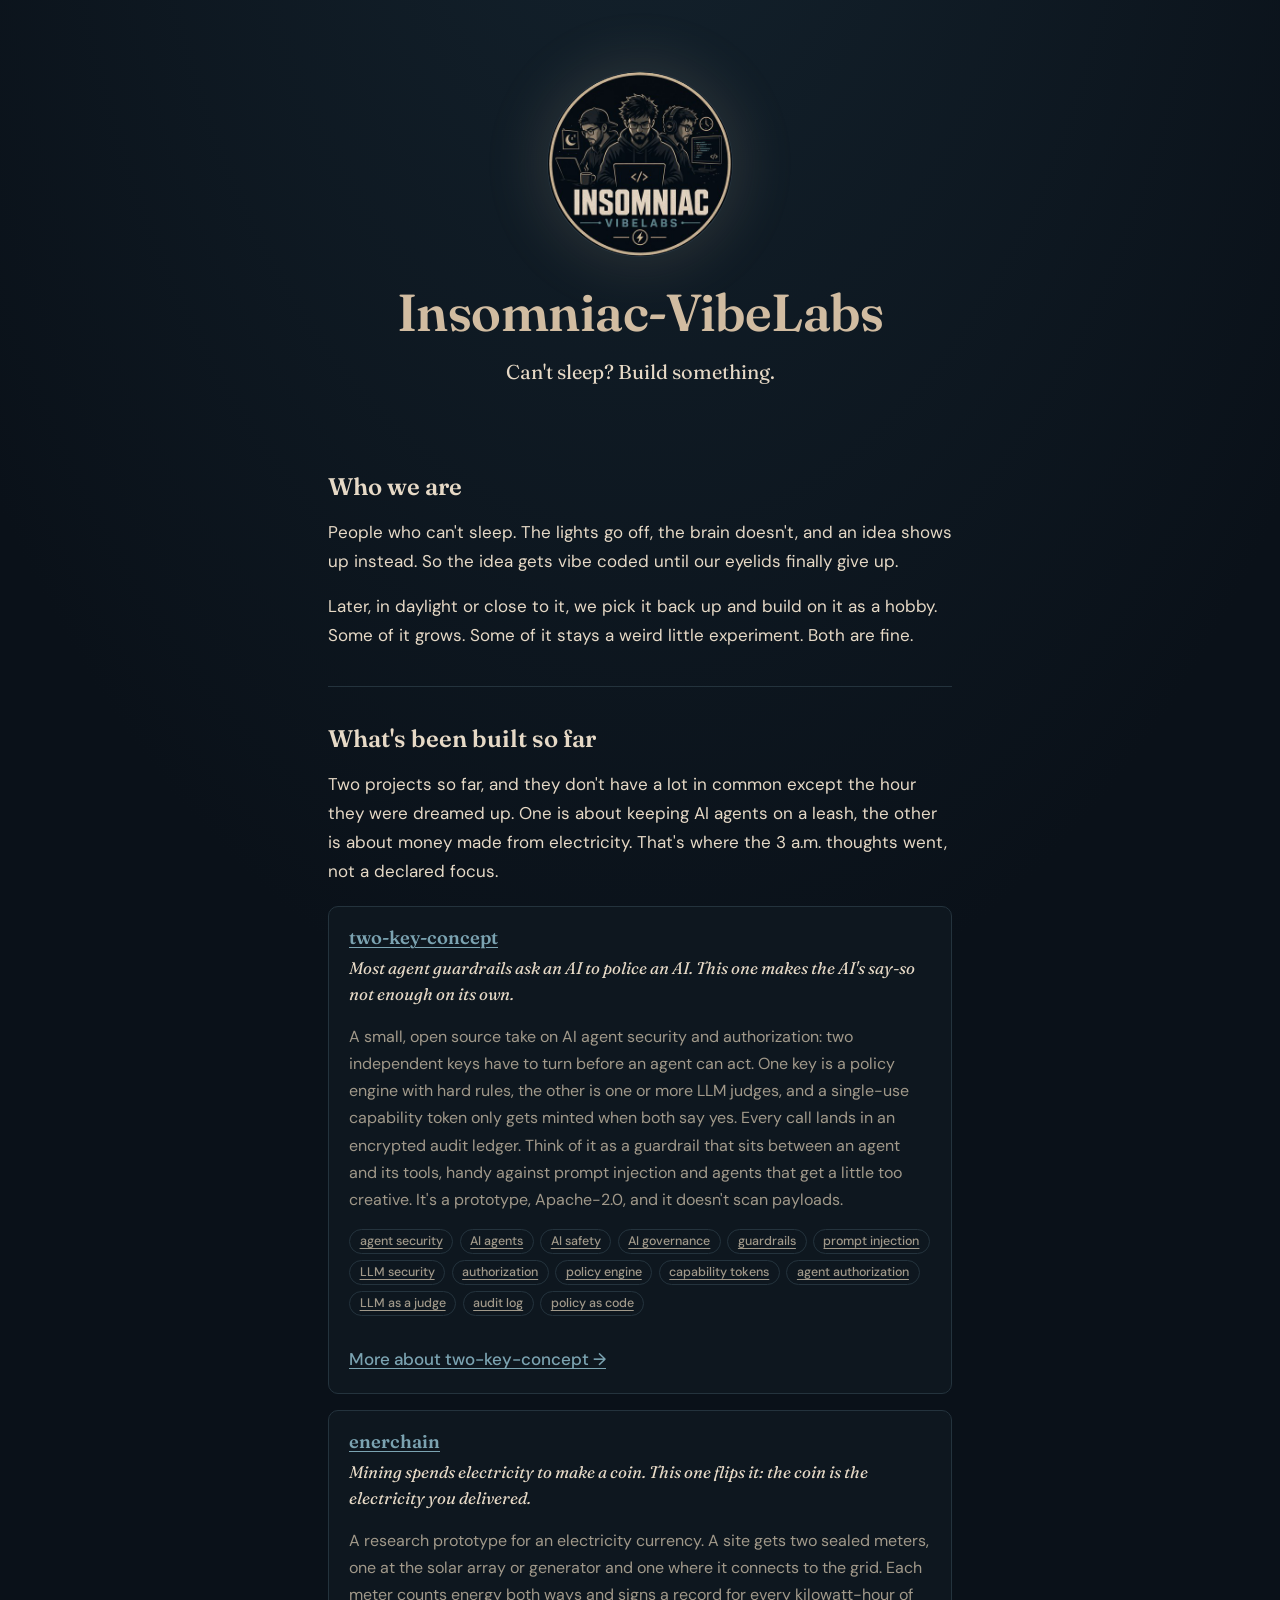
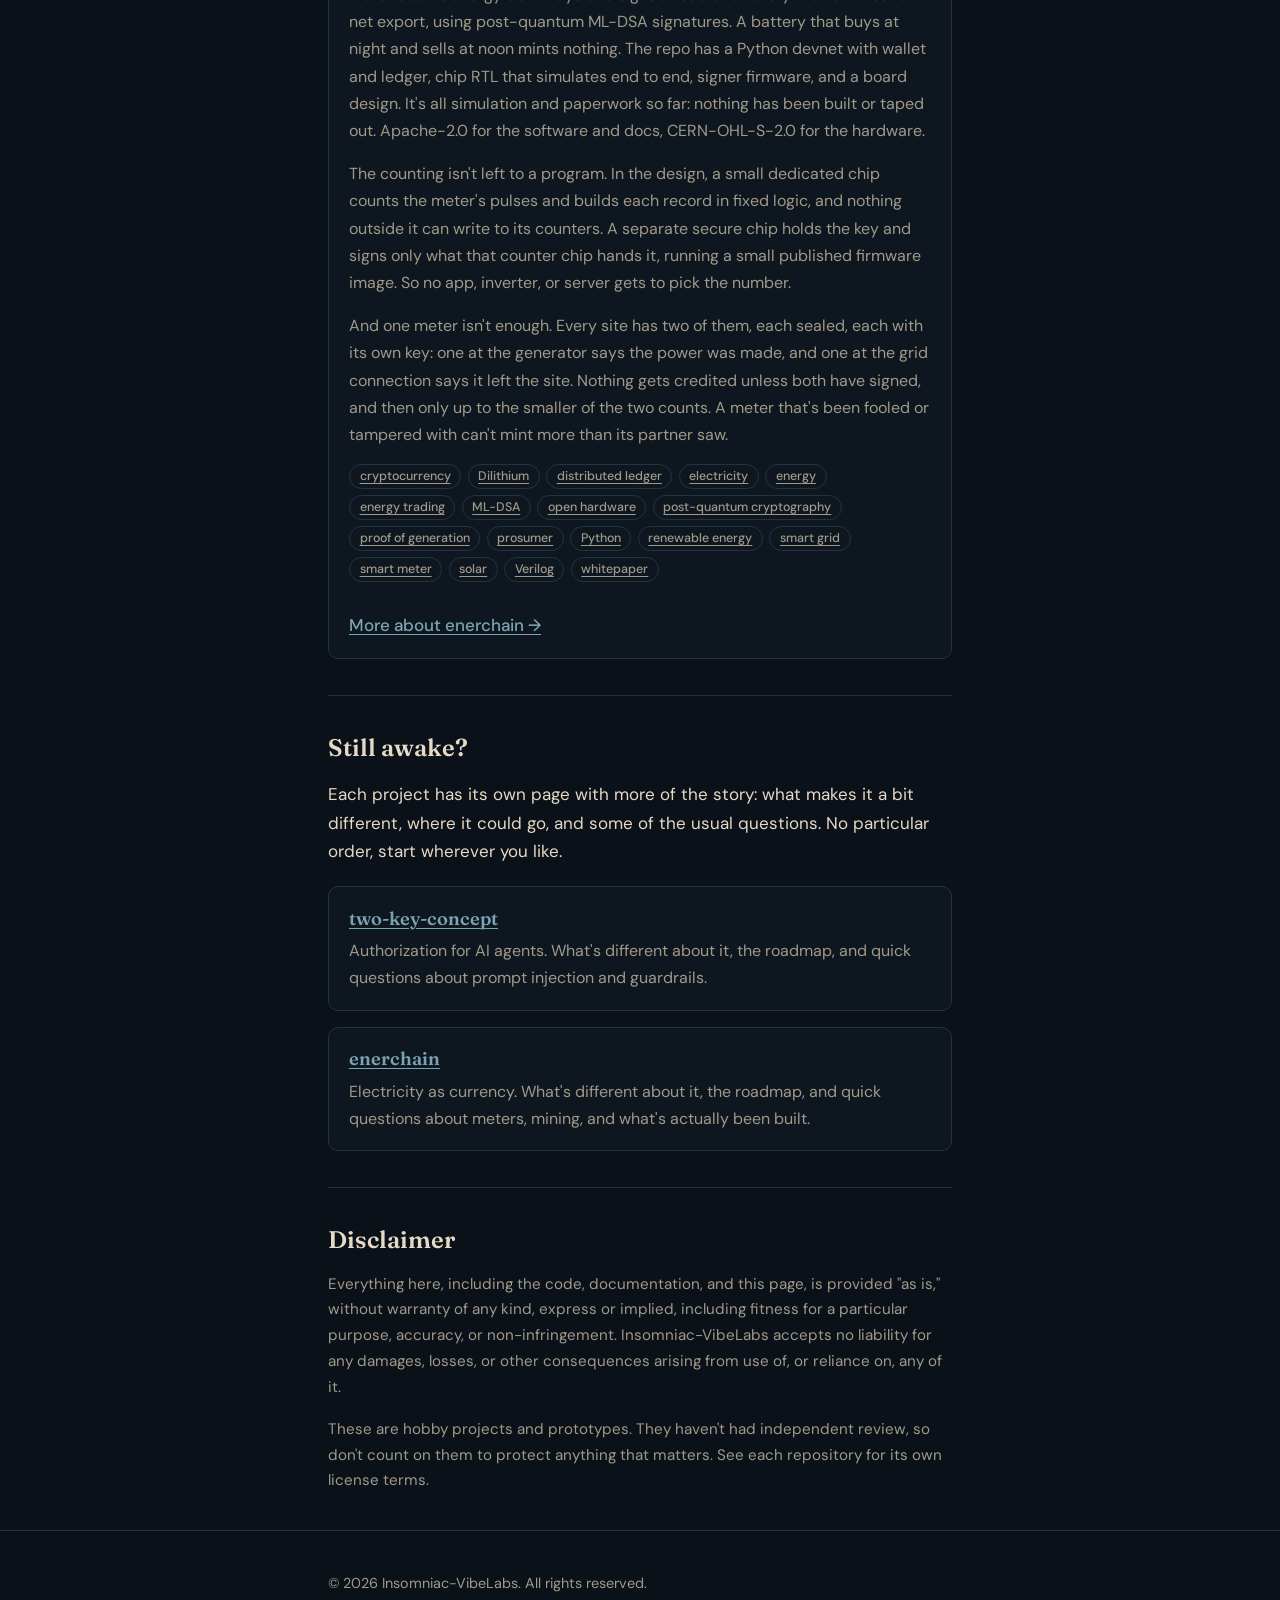
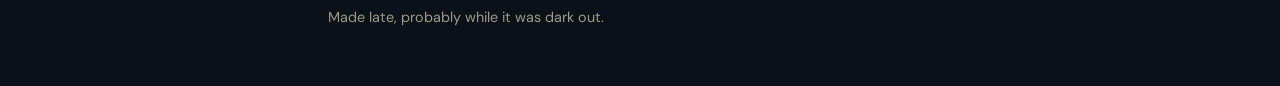
==== index.html @ 93a766a2 "Homepage: explain enerchain's counter chip and two-meter rule; reword page links section - enerchain" ====
<!DOCTYPE html>
<html lang="en">
<head>
<meta charset="utf-8">
<meta name="viewport" content="width=device-width, initial-scale=1">
<meta name="color-scheme" content="dark">
<title>Insomniac-VibeLabs: hobby projects built after dark</title>
<meta name="description" content="Insomniac-VibeLabs is a hobby lab for ideas vibe coded at night. Current projects: Two-Key, an open source AI agent security prototype, and Enerchain, an electricity-as-currency research prototype with a Python devnet, chip RTL and board design.">
<link rel="canonical" href="https://insomniac-vibelabs.github.io/Insomniac-VibeLabs-Webpage/">
<meta property="og:type" content="website">
<meta property="og:url" content="https://insomniac-vibelabs.github.io/Insomniac-VibeLabs-Webpage/">
<meta property="og:site_name" content="Insomniac-VibeLabs">
<meta property="og:image" content="https://insomniac-vibelabs.github.io/Insomniac-VibeLabs-Webpage/og-image.png">
<meta property="og:image:width" content="1200">
<meta property="og:image:height" content="630">
<meta property="og:image:alt" content="Insomniac-VibeLabs logo next to the words Two-Key: two independent keys have to turn before an AI agent can act">
<meta property="og:title" content="Insomniac-VibeLabs: hobby projects built after dark">
<meta property="og:description" content="Ideas vibe coded at night, built on as a hobby. Two-Key (AI agent security) and Enerchain (electricity as currency). Open source prototypes.">
<meta name="twitter:card" content="summary_large_image">
<meta name="twitter:title" content="Insomniac-VibeLabs: hobby projects built after dark">
<meta name="twitter:description" content="Ideas vibe coded at night, built on as a hobby. Two-Key and Enerchain, open source prototypes.">
<meta name="twitter:image" content="https://insomniac-vibelabs.github.io/Insomniac-VibeLabs-Webpage/og-image.png">
<meta name="twitter:image:alt" content="Insomniac-VibeLabs logo next to the words Two-Key">
<meta name="robots" content="index, follow, max-image-preview:large">
<meta name="theme-color" content="#070d12">
<link rel="apple-touch-icon" href="apple-touch-icon.png">
<script type="application/ld+json">
{
  "@context": "https://schema.org",
  "@graph": [
    {
      "@type": "Organization",
      "@id": "https://insomniac-vibelabs.github.io/Insomniac-VibeLabs-Webpage/#org",
      "name": "Insomniac-VibeLabs",
      "url": "https://insomniac-vibelabs.github.io/Insomniac-VibeLabs-Webpage/",
      "logo": "https://insomniac-vibelabs.github.io/Insomniac-VibeLabs-Webpage/apple-touch-icon.png",
      "sameAs": [
        "https://github.com/Insomniac-VibeLabs"
      ]
    },
    {
      "@type": "WebSite",
      "@id": "https://insomniac-vibelabs.github.io/Insomniac-VibeLabs-Webpage/#site",
      "url": "https://insomniac-vibelabs.github.io/Insomniac-VibeLabs-Webpage/",
      "name": "Insomniac-VibeLabs",
      "description": "Ideas vibe coded at night until sleep shows up, then built on as a hobby. Home of Two-Key (AI agent security) and Enerchain (electricity as currency), both prototypes.",
      "publisher": {
        "@id": "https://insomniac-vibelabs.github.io/Insomniac-VibeLabs-Webpage/#org"
      },
      "inLanguage": "en"
    }
  ]
}
</script>
<link rel="icon" type="image/png" href="[data-uri]">
<link rel="preconnect" href="https://fonts.googleapis.com">
<link rel="preconnect" href="https://fonts.gstatic.com" crossorigin>
<link href="https://fonts.googleapis.com/css2?family=Fraunces:opsz,wght@9..144,400;9..144,600&family=DM+Sans:wght@400;500&display=swap" rel="stylesheet">
<link rel="stylesheet" href="style.css">
</head>
<body>

<header>
  <div class="wrap">
    <div class="avatar-wrap">
      <img
        src="logo-400.jpg"
        alt="Insomniac-VibeLabs logo"
        width="184" height="184">
    </div>
    <h1 class="org">Insomniac-VibeLabs</h1>
    <p class="tagline">Can't sleep? Build something.</p>
  </div>
</header>

<main class="wrap">

  <section>
    <h2>Who we are</h2>
    <p>People who can't sleep. The lights go off, the brain doesn't, and an idea shows up instead. So the idea gets vibe coded until our eyelids finally give up.</p>
    <p>Later, in daylight or close to it, we pick it back up and build on it as a hobby. Some of it grows. Some of it stays a weird little experiment. Both are fine.</p>
  </section>

  <section>
    <h2>What's been built so far</h2>
    <p>Two projects so far, and they don't have a lot in common except the hour they were dreamed up. One is about keeping AI agents on a leash, the other is about money made from electricity. That's where the 3 a.m. thoughts went, not a declared focus.</p>
    <ul class="repos">
      <li>
        <a class="name" href="https://github.com/Insomniac-VibeLabs/two-key-concept" title="two-key-concept on GitHub: authorization for AI agents">two-key-concept</a>
        <p class="hook">Most agent guardrails ask an AI to police an AI. This one makes the AI's say-so not enough on its own.</p>
        <p>A small, open source take on AI agent security and authorization: two independent keys have to turn before an agent can act. One key is a policy engine with hard rules, the other is one or more LLM judges, and a single-use capability token only gets minted when both say yes. Every call lands in an encrypted audit ledger. Think of it as a guardrail that sits between an agent and its tools, handy against prompt injection and agents that get a little too creative. It's a prototype, Apache-2.0, and it doesn't scan payloads.</p>
        <p class="topics" aria-label="Topics">
          <a href="https://github.com/topics/agent-security">agent security</a>
          <a href="https://github.com/topics/ai-agents">AI agents</a>
          <a href="https://github.com/topics/ai-safety">AI safety</a>
          <a href="https://github.com/topics/ai-governance">AI governance</a>
          <a href="https://github.com/topics/guardrails">guardrails</a>
          <a href="https://github.com/topics/prompt-injection">prompt injection</a>
          <a href="https://github.com/topics/llm-security">LLM security</a>
          <a href="https://github.com/topics/authorization">authorization</a>
          <a href="https://github.com/topics/policy-engine">policy engine</a>
          <a href="https://github.com/topics/capability-tokens">capability tokens</a>
          <a href="https://github.com/topics/agent-authorization">agent authorization</a>
          <a href="https://github.com/topics/llm-as-a-judge">LLM as a judge</a>
          <a href="https://github.com/topics/audit-log">audit log</a>
          <a href="https://github.com/topics/policy-as-code">policy as code</a>
        </p>
        <a class="more" href="two-key.html">More about two-key-concept &rarr;</a>
      </li>
      <li>
        <a class="name" href="https://github.com/Insomniac-VibeLabs/enerchain" title="Enerchain on GitHub: electricity as currency">enerchain</a>
        <p class="hook">Mining spends electricity to make a coin. This one flips it: the coin is the electricity you delivered.</p>
        <p>A research prototype for an electricity currency. A site gets two sealed meters, one at the solar array or generator and one where it connects to the grid. Each meter counts energy both ways and signs a record for every kilowatt-hour of net export, using post-quantum ML-DSA signatures. A battery that buys at night and sells at noon mints nothing. The repo has a Python devnet with wallet and ledger, chip RTL that simulates end to end, signer firmware, and a board design. It's all simulation and paperwork so far: nothing has been built or taped out. Apache-2.0 for the software and docs, CERN-OHL-S-2.0 for the hardware.</p>
        <p>The counting isn't left to a program. In the design, a small dedicated chip counts the meter's pulses and builds each record in fixed logic, and nothing outside it can write to its counters. A separate secure chip holds the key and signs only what that counter chip hands it, running a small published firmware image. So no app, inverter, or server gets to pick the number.</p>
        <p>And one meter isn't enough. Every site has two of them, each sealed, each with its own key: one at the generator says the power was made, and one at the grid connection says it left the site. Nothing gets credited unless both have signed, and then only up to the smaller of the two counts. A meter that's been fooled or tampered with can't mint more than its partner saw.</p>
        <p class="topics" aria-label="Topics">
          <a href="https://github.com/topics/cryptocurrency">cryptocurrency</a>
          <a href="https://github.com/topics/dilithium">Dilithium</a>
          <a href="https://github.com/topics/distributed-ledger">distributed ledger</a>
          <a href="https://github.com/topics/electricity">electricity</a>
          <a href="https://github.com/topics/energy">energy</a>
          <a href="https://github.com/topics/energy-trading">energy trading</a>
          <a href="https://github.com/topics/ml-dsa">ML-DSA</a>
          <a href="https://github.com/topics/open-hardware">open hardware</a>
          <a href="https://github.com/topics/post-quantum-cryptography">post-quantum cryptography</a>
          <a href="https://github.com/topics/proof-of-generation">proof of generation</a>
          <a href="https://github.com/topics/prosumer">prosumer</a>
          <a href="https://github.com/topics/python">Python</a>
          <a href="https://github.com/topics/renewable-energy">renewable energy</a>
          <a href="https://github.com/topics/smart-grid">smart grid</a>
          <a href="https://github.com/topics/smart-meter">smart meter</a>
          <a href="https://github.com/topics/solar">solar</a>
          <a href="https://github.com/topics/verilog">Verilog</a>
          <a href="https://github.com/topics/whitepaper">whitepaper</a>
        </p>
        <a class="more" href="enerchain.html">More about enerchain &rarr;</a>
      </li>
    </ul>
  </section>

  <section>
    <h2>Still awake?</h2>
    <p>Each project has its own page with more of the story: what makes it a bit different, where it could go, and some of the usual questions. No particular order, start wherever you like.</p>
    <ul class="pages">
      <li>
        <a href="two-key.html">two-key-concept</a>
        <p>Authorization for AI agents. What's different about it, the roadmap, and quick questions about prompt injection and guardrails.</p>
      </li>
      <li>
        <a href="enerchain.html">enerchain</a>
        <p>Electricity as currency. What's different about it, the roadmap, and quick questions about meters, mining, and what's actually been built.</p>
      </li>
    </ul>
  </section>

  <section>
    <h2>Disclaimer</h2>
    <p class="fine">Everything here, including the code, documentation, and this page, is provided "as is," without warranty of any kind, express or implied, including fitness for a particular purpose, accuracy, or non-infringement. <span class="org">Insomniac-VibeLabs</span> accepts no liability for any damages, losses, or other consequences arising from use of, or reliance on, any of it.</p>
    <p class="fine">These are hobby projects and prototypes. They haven't had independent review, so don't count on them to protect anything that matters. See each repository for its own license terms.</p>
  </section>

</main>

<footer>
  <div class="wrap">
    <p>&copy; 2026 <span class="org">Insomniac-VibeLabs</span>. All rights reserved.</p>
    <p>Made late, probably while it was dark out.</p>
  </div>
</footer>

</body>
</html>
---- style.css ----
:root {
    --night: #0a1119;
    --deep: #060b11;
    --panel: #0e171f;
    --line: #24333d;
    --text: #e6d9c6;
    --muted: #a1998a;
    --moon: #d1bca1;
    --link: #7ba3b1;
    --serif: "Fraunces", Georgia, "Times New Roman", serif;
    --sans: "DM Sans", system-ui, -apple-system, "Segoe UI", Roboto, sans-serif;
  }
  * { box-sizing: border-box; }
  html { background: var(--deep); scroll-behavior: smooth; }
  body {
    margin: 0;
    color: var(--text);
    font: 400 1.0625rem/1.7 var(--sans);
    background:
      radial-gradient(ellipse 90% 60% at 50% -10%, #14232e 0%, transparent 70%),
      var(--night);
    min-height: 100vh;
    -webkit-font-smoothing: antialiased;
  }
  a { color: var(--link); text-underline-offset: 3px; text-decoration-thickness: 1px; }
  a:hover { color: var(--text); }
  a:focus-visible { outline: 2px solid var(--moon); outline-offset: 3px; border-radius: 3px; }
  .org { white-space: nowrap; }

  .wrap { max-width: 42rem; margin: 0 auto; padding: 0 1.5rem; }

  header { text-align: center; padding: 4.5rem 0 3rem; }
  .avatar-wrap {
    width: 184px; height: 184px; margin: 0 auto 1.75rem;
    border-radius: 50%;
    box-shadow: 0 0 0 1px var(--line), 0 0 60px 8px rgba(209, 188, 161, .14);
    animation: glow 7s ease-in-out infinite;
  }
  .avatar-wrap img {
    width: 100%; height: 100%; border-radius: 50%; display: block;
    object-fit: cover; background: var(--panel);
  }
  @keyframes glow {
    0%, 100% { box-shadow: 0 0 0 1px var(--line), 0 0 40px 4px rgba(209, 188, 161, .08); }
    50%      { box-shadow: 0 0 0 1px var(--line), 0 0 72px 12px rgba(209, 188, 161, .20); }
  }
  h1 {
    font: 600 clamp(2.1rem, 7vw, 3.25rem)/1.1 var(--serif);
    letter-spacing: -0.01em;
    margin: 0 0 1rem;
    color: var(--moon);
  }
  .tagline { font: 400 1.25rem/1.5 var(--serif); color: var(--text); margin: 0 auto; max-width: 30rem; }

  main section { padding: 2.25rem 0; border-top: 1px solid var(--line); }
  main section:first-child { border-top: 0; }
  h2 { font: 600 1.5rem/1.3 var(--serif); margin: 0 0 1rem; color: var(--text); }
  h3 { font: 600 1.05rem/1.4 var(--serif); margin: 1.4rem 0 .4rem; color: var(--text); }
  p { margin: 0 0 1rem; }
  p:last-child { margin-bottom: 0; }

  .repos { list-style: none; margin: 1.25rem 0 0; padding: 0; display: grid; gap: 1rem; }
  .repos li {
    background: var(--panel);
    border: 1px solid var(--line);
    border-radius: 10px;
    padding: 1.15rem 1.25rem;
  }
  .diff { margin: 1rem 0; padding-left: 1.25rem; }
  .diff li { margin-bottom: .7rem; }
  .diff strong { color: var(--text); font-weight: 600; }
  .repos .hook { font: 400 1.05rem/1.5 var(--serif); color: var(--text); font-style: italic; }
  .repos .topics { display: flex; flex-wrap: wrap; gap: .4rem; margin-top: .75rem; }
  .repos .topics a {
    font: 500 .78rem/1.3 var(--sans); padding: .2rem .6rem;
    border: 1px solid var(--line); border-radius: 999px; color: var(--muted);
  }
  .repos .name { font: 600 1.15rem/1.4 var(--serif); display: block; margin-bottom: .35rem; }
  .repos p { color: var(--muted); font-size: 1rem; }

  .fine { color: var(--muted); font-size: .95rem; }

  footer { padding: 2.5rem 0 3.5rem; border-top: 1px solid var(--line); color: var(--muted); font-size: .9rem; }
  footer p { margin-bottom: .6rem; }

  @media (prefers-reduced-motion: reduce) {
    html { scroll-behavior: auto; }
    .avatar-wrap { animation: none; }
  }

  .map {
    margin: 1.5rem 0;
    padding: 1.4rem 1.25rem 1.5rem;
    background: var(--panel);
    border: 1px solid var(--line);
    border-radius: 10px;
  }
  .map figcaption { margin-top: 1.1rem; color: var(--muted); font-size: .9rem; }
  .path { list-style: none; margin: 0; padding: 0; }
  .path li { position: relative; padding: 0 0 1.4rem 2.1rem; }
  .path li:last-child { padding-bottom: 0; }
  .path li::before {
    content: ""; position: absolute; left: .55rem; top: 1.15rem; bottom: -.45rem;
    width: 1px; background: var(--line);
  }
  .path li:last-child::before { display: none; }
  .path li::after {
    content: ""; position: absolute; left: .2rem; top: .45rem;
    width: .7rem; height: .7rem; border-radius: 50%;
    border: 1px solid var(--moon); background: var(--panel);
  }
  .path li.now::after {
    background: var(--moon);
    box-shadow: 0 0 14px 2px rgba(209, 188, 161, .35);
  }
  .path .tag {
    display: block; font: 500 .75rem/1.3 var(--sans);
    letter-spacing: .08em; text-transform: uppercase; color: var(--muted);
  }
  .path .step { display: block; font: 600 1.05rem/1.4 var(--serif); color: var(--text); }
  .path .why { display: block; margin-top: .1rem; color: var(--muted); font-size: .95rem; line-height: 1.55; }

  .back { display: inline-block; margin: 1.75rem 0 0; font-size: .95rem; }
  .subhead { text-align: center; padding: 1.5rem 0 2.25rem; }
  .subhead .mark { width: 72px; height: 72px; border-radius: 50%; margin: 0 auto 1.25rem; display: block;
    box-shadow: 0 0 0 1px var(--line), 0 0 40px 4px rgba(209, 188, 161, .12); }
  .subhead h1 { margin-bottom: .75rem; }
  .repos .more { display: inline-block; margin-top: .85rem; font-weight: 500; }
  .pages { list-style: none; margin: 1.25rem 0 0; padding: 0; display: grid; gap: 1rem; }
  .pages li { background: var(--panel); border: 1px solid var(--line); border-radius: 10px; padding: 1.15rem 1.25rem; }
  .pages a { font: 600 1.15rem/1.4 var(--serif); display: block; margin-bottom: .35rem; }
  .pages p { color: var(--muted); font-size: 1rem; }
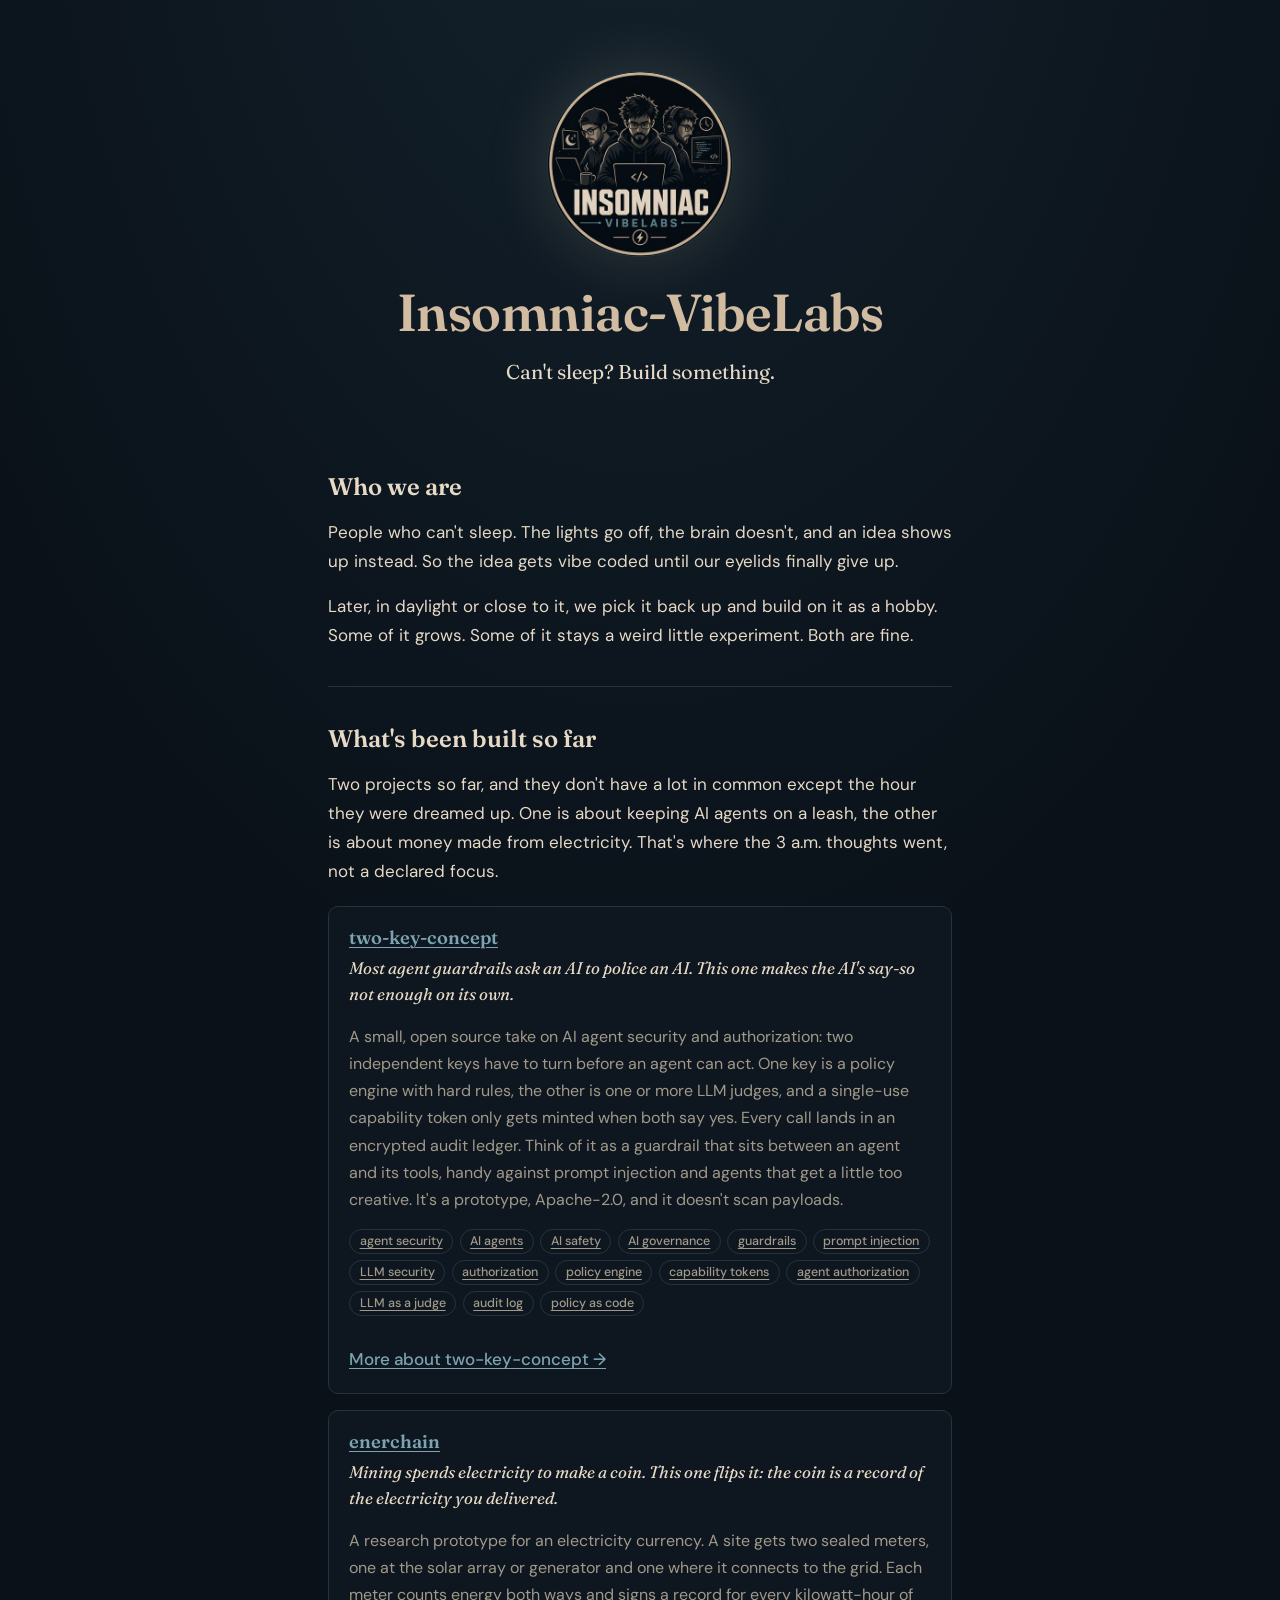
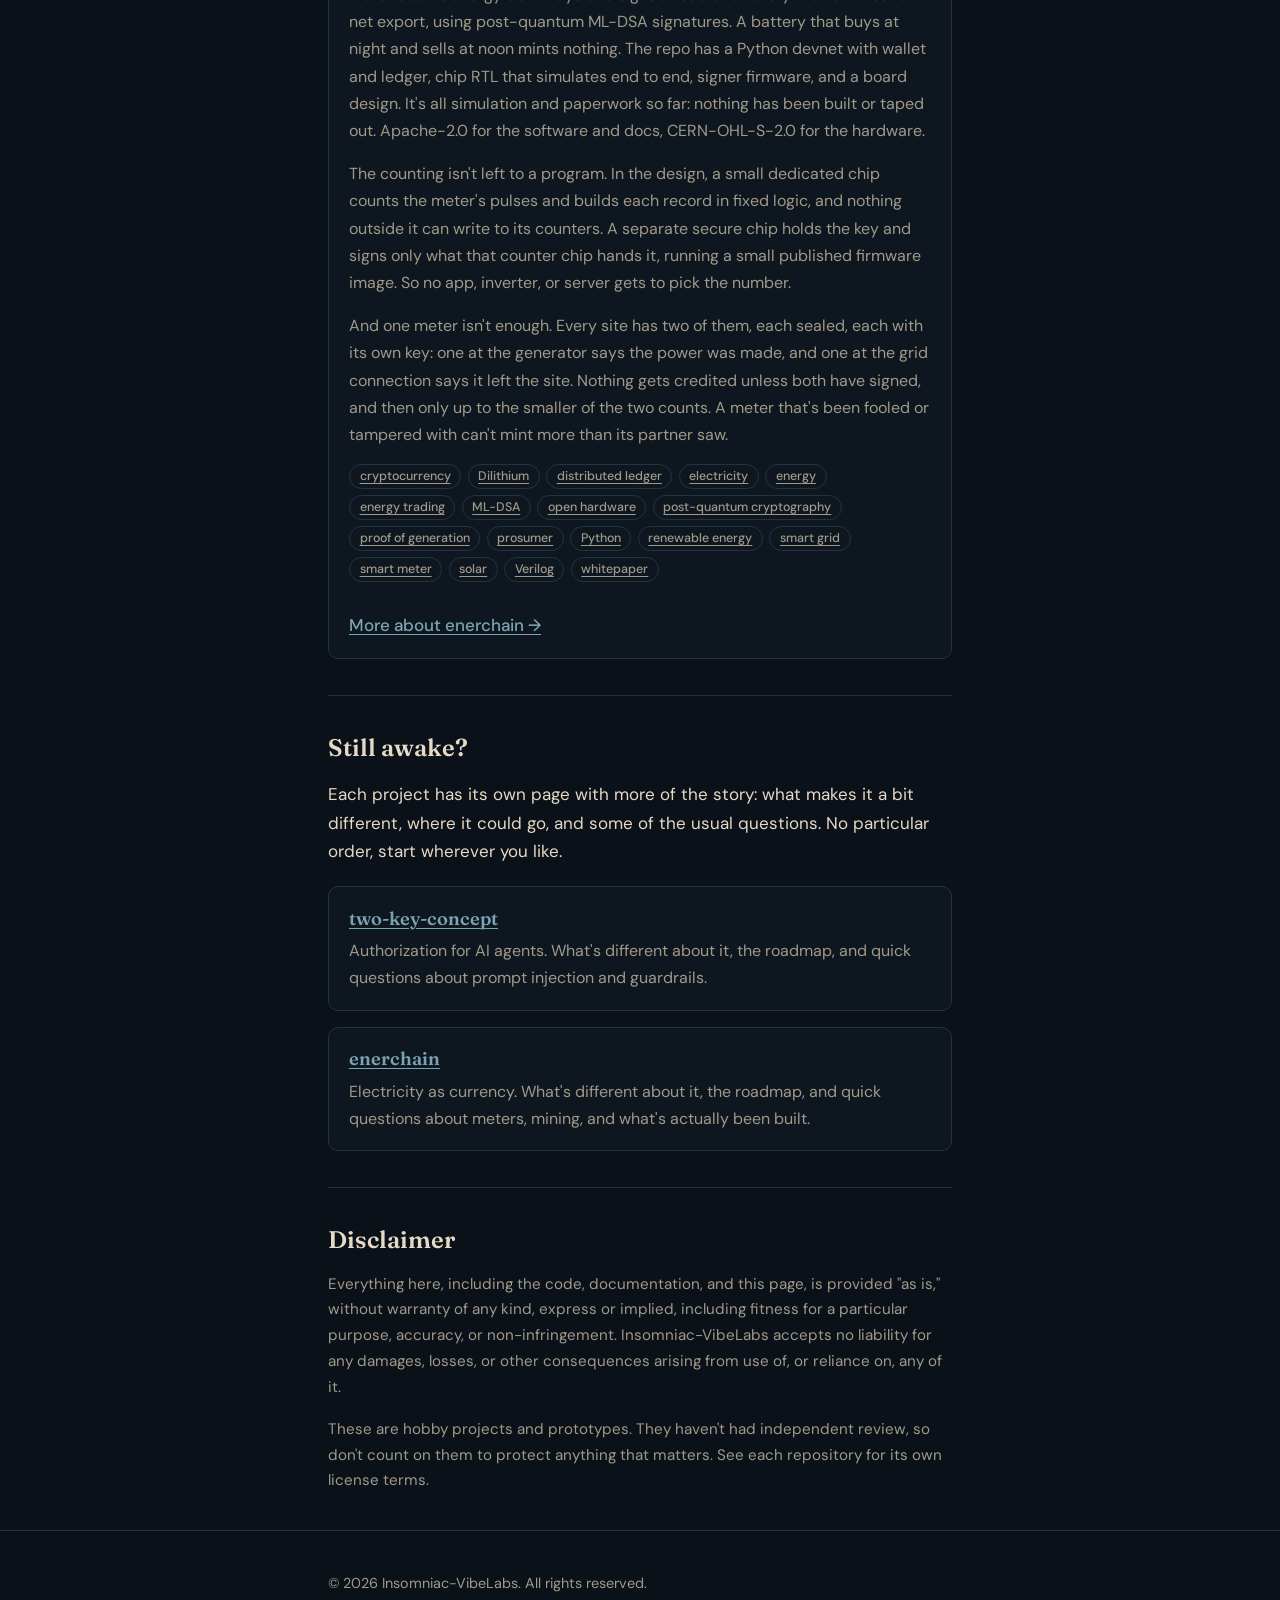
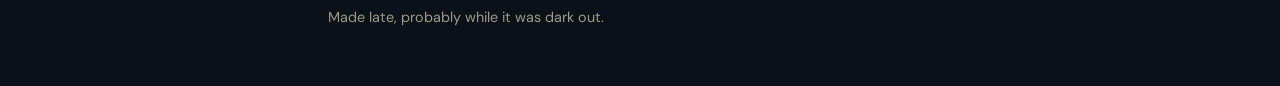
==== commit e468ecff: "enerchain page: expand on the homepage, fix accuracy, add search preview image - index: hook now say" ====
--- a/index.html
+++ b/index.html
@@ -109,7 +109,7 @@
       </li>
       <li>
         <a class="name" href="https://github.com/Insomniac-VibeLabs/enerchain" title="Enerchain on GitHub: electricity as currency">enerchain</a>
-        <p class="hook">Mining spends electricity to make a coin. This one flips it: the coin is the electricity you delivered.</p>
+        <p class="hook">Mining spends electricity to make a coin. This one flips it: the coin is a record of the electricity you delivered.</p>
         <p>A research prototype for an electricity currency. A site gets two sealed meters, one at the solar array or generator and one where it connects to the grid. Each meter counts energy both ways and signs a record for every kilowatt-hour of net export, using post-quantum ML-DSA signatures. A battery that buys at night and sells at noon mints nothing. The repo has a Python devnet with wallet and ledger, chip RTL that simulates end to end, signer firmware, and a board design. It's all simulation and paperwork so far: nothing has been built or taped out. Apache-2.0 for the software and docs, CERN-OHL-S-2.0 for the hardware.</p>
         <p>The counting isn't left to a program. In the design, a small dedicated chip counts the meter's pulses and builds each record in fixed logic, and nothing outside it can write to its counters. A separate secure chip holds the key and signs only what that counter chip hands it, running a small published firmware image. So no app, inverter, or server gets to pick the number.</p>
         <p>And one meter isn't enough. Every site has two of them, each sealed, each with its own key: one at the generator says the power was made, and one at the grid connection says it left the site. Nothing gets credited unless both have signed, and then only up to the smaller of the two counts. A meter that's been fooled or tampered with can't mint more than its partner saw.</p>
--- a/style.css
+++ b/style.css
@@ -130,3 +130,7 @@
   .pages li { background: var(--panel); border: 1px solid var(--line); border-radius: 10px; padding: 1.15rem 1.25rem; }
   .pages a { font: 600 1.15rem/1.4 var(--serif); display: block; margin-bottom: .35rem; }
   .pages p { color: var(--muted); font-size: 1rem; }
+  .shot { margin: 1.25rem 0; }
+  .shot img { display: block; width: 100%; height: auto; border: 1px solid var(--line); border-radius: 10px; }
+  .shot figcaption { margin-top: .6rem; color: var(--muted); font-size: .9rem; }
+  .updated { margin-top: .9rem; }
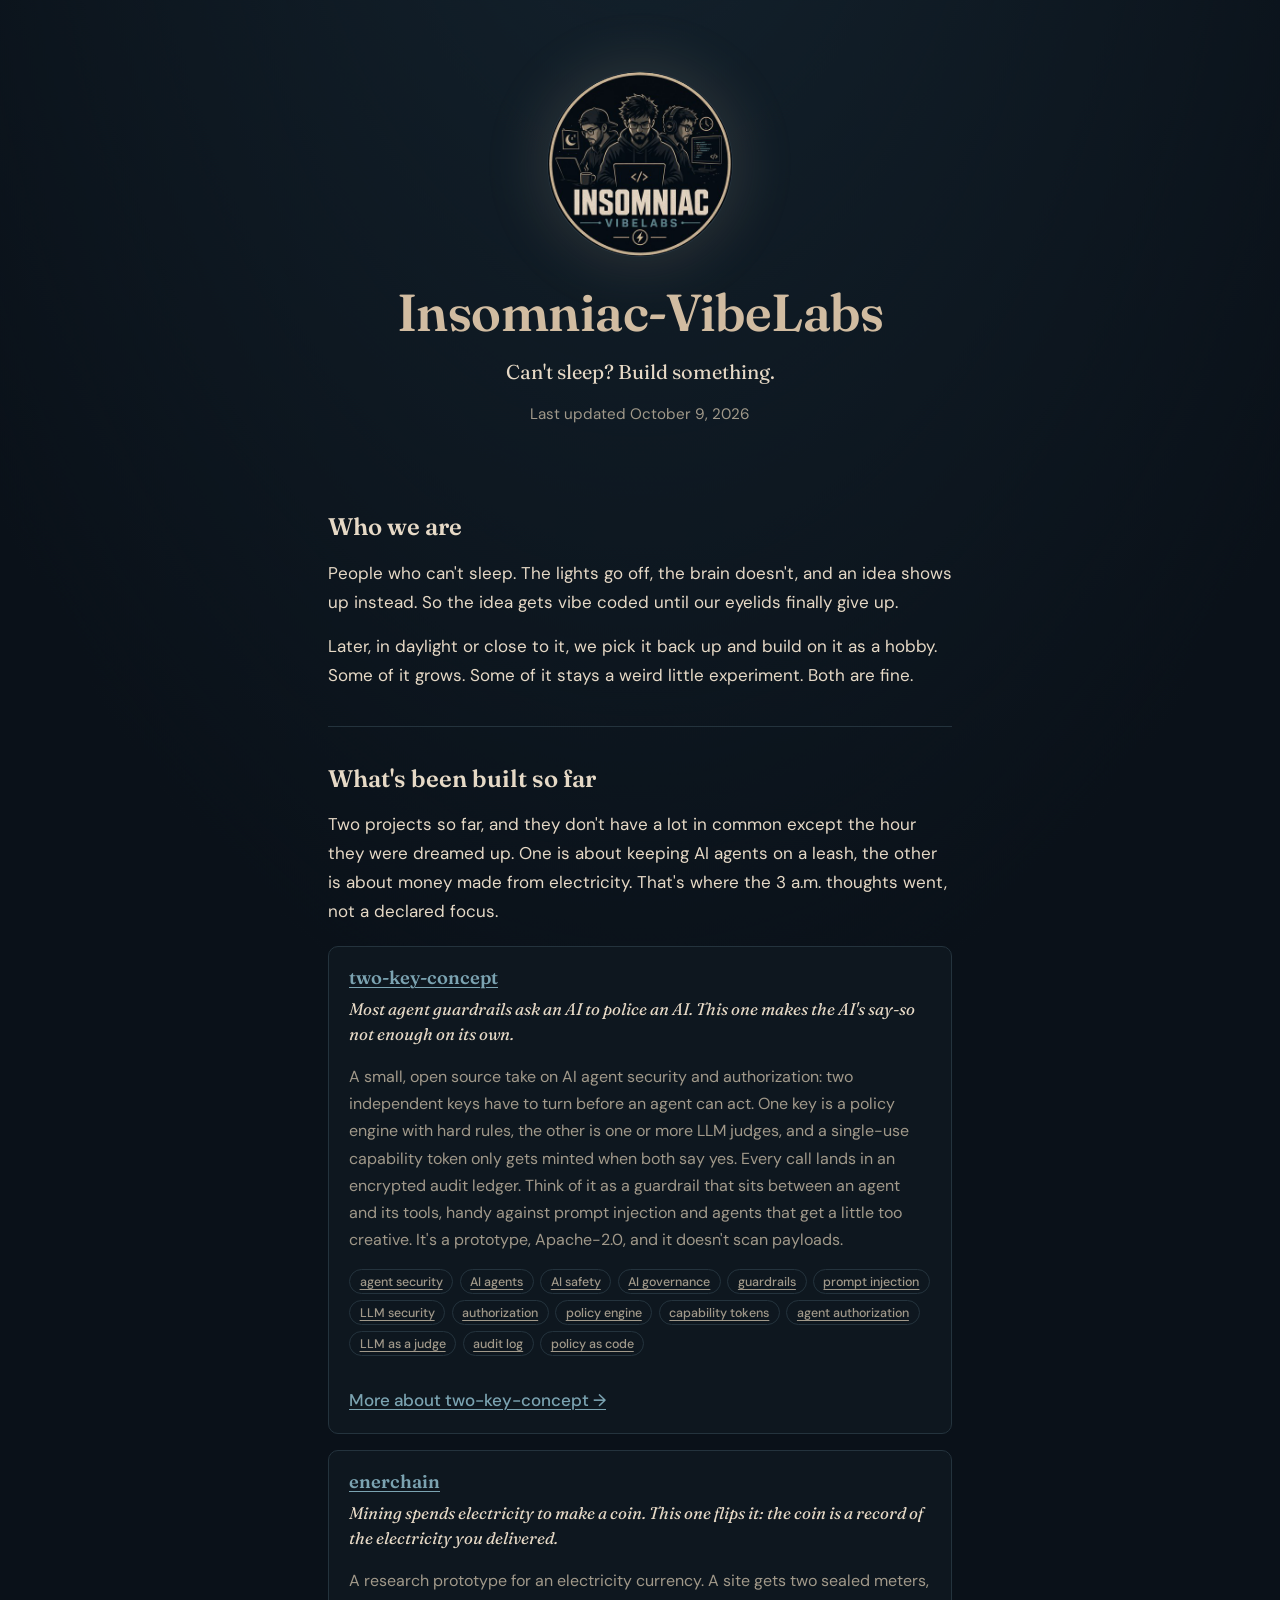
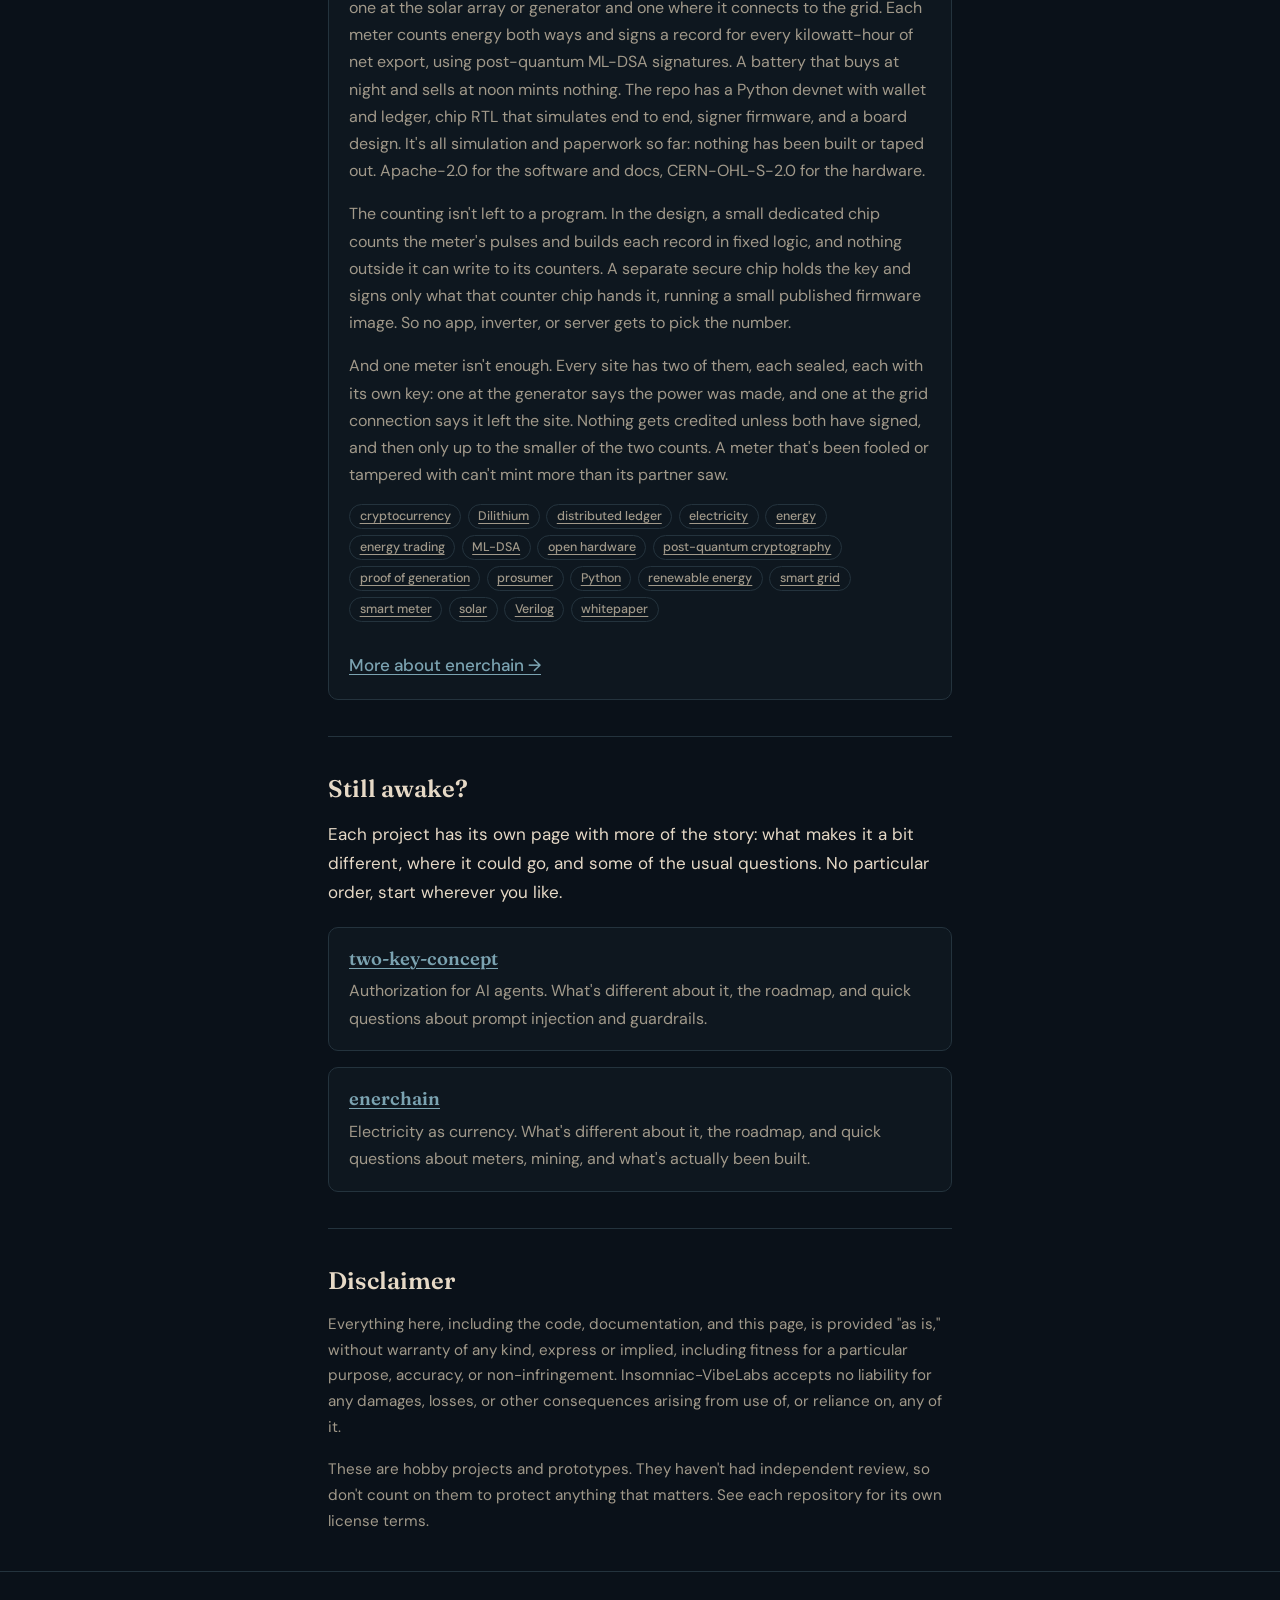
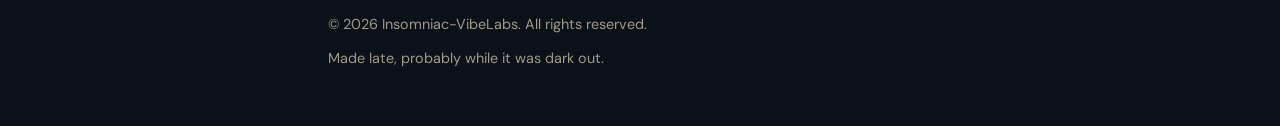
==== commit b02a1088: "Homepage and two-key page: 16:9 share images, dates, in-page diagram - add og-home.png and og-two-ke" ====
--- a/index.html
+++ b/index.html
@@ -10,17 +10,17 @@
 <meta property="og:type" content="website">
 <meta property="og:url" content="https://insomniac-vibelabs.github.io/Insomniac-VibeLabs-Webpage/">
 <meta property="og:site_name" content="Insomniac-VibeLabs">
-<meta property="og:image" content="https://insomniac-vibelabs.github.io/Insomniac-VibeLabs-Webpage/og-image.png">
-<meta property="og:image:width" content="1200">
-<meta property="og:image:height" content="630">
-<meta property="og:image:alt" content="Insomniac-VibeLabs logo next to the words Two-Key: two independent keys have to turn before an AI agent can act">
+<meta property="og:image" content="https://insomniac-vibelabs.github.io/Insomniac-VibeLabs-Webpage/og-home.png">
+<meta property="og:image:width" content="1280">
+<meta property="og:image:height" content="720">
+<meta property="og:image:alt" content="Line drawing of a laptop on a desk at night under a crescent moon, with a mug beside it and two idea bubbles above: a pair of keys and an electricity meter.">
 <meta property="og:title" content="Insomniac-VibeLabs: hobby projects built after dark">
 <meta property="og:description" content="Ideas vibe coded at night, built on as a hobby. Two-Key (AI agent security) and Enerchain (electricity as currency). Open source prototypes.">
 <meta name="twitter:card" content="summary_large_image">
 <meta name="twitter:title" content="Insomniac-VibeLabs: hobby projects built after dark">
 <meta name="twitter:description" content="Ideas vibe coded at night, built on as a hobby. Two-Key and Enerchain, open source prototypes.">
-<meta name="twitter:image" content="https://insomniac-vibelabs.github.io/Insomniac-VibeLabs-Webpage/og-image.png">
-<meta name="twitter:image:alt" content="Insomniac-VibeLabs logo next to the words Two-Key">
+<meta name="twitter:image" content="https://insomniac-vibelabs.github.io/Insomniac-VibeLabs-Webpage/og-home.png">
+<meta name="twitter:image:alt" content="Line drawing of a laptop on a desk at night under a crescent moon, with a mug beside it and two idea bubbles above: a pair of keys and an electricity meter.">
 <meta name="robots" content="index, follow, max-image-preview:large">
 <meta name="theme-color" content="#070d12">
 <link rel="apple-touch-icon" href="apple-touch-icon.png">
@@ -47,7 +47,10 @@
       "publisher": {
         "@id": "https://insomniac-vibelabs.github.io/Insomniac-VibeLabs-Webpage/#org"
       },
-      "inLanguage": "en"
+      "inLanguage": "en",
+      "image": "https://insomniac-vibelabs.github.io/Insomniac-VibeLabs-Webpage/og-home.png",
+      "datePublished": "2026-10-05",
+      "dateModified": "2026-10-09"
     }
   ]
 }
@@ -70,6 +73,7 @@
     </div>
     <h1 class="org">Insomniac-VibeLabs</h1>
     <p class="tagline">Can't sleep? Build something.</p>
+    <p class="fine updated">Last updated <time datetime="2026-10-09">October 9, 2026</time></p>
   </div>
 </header>
 
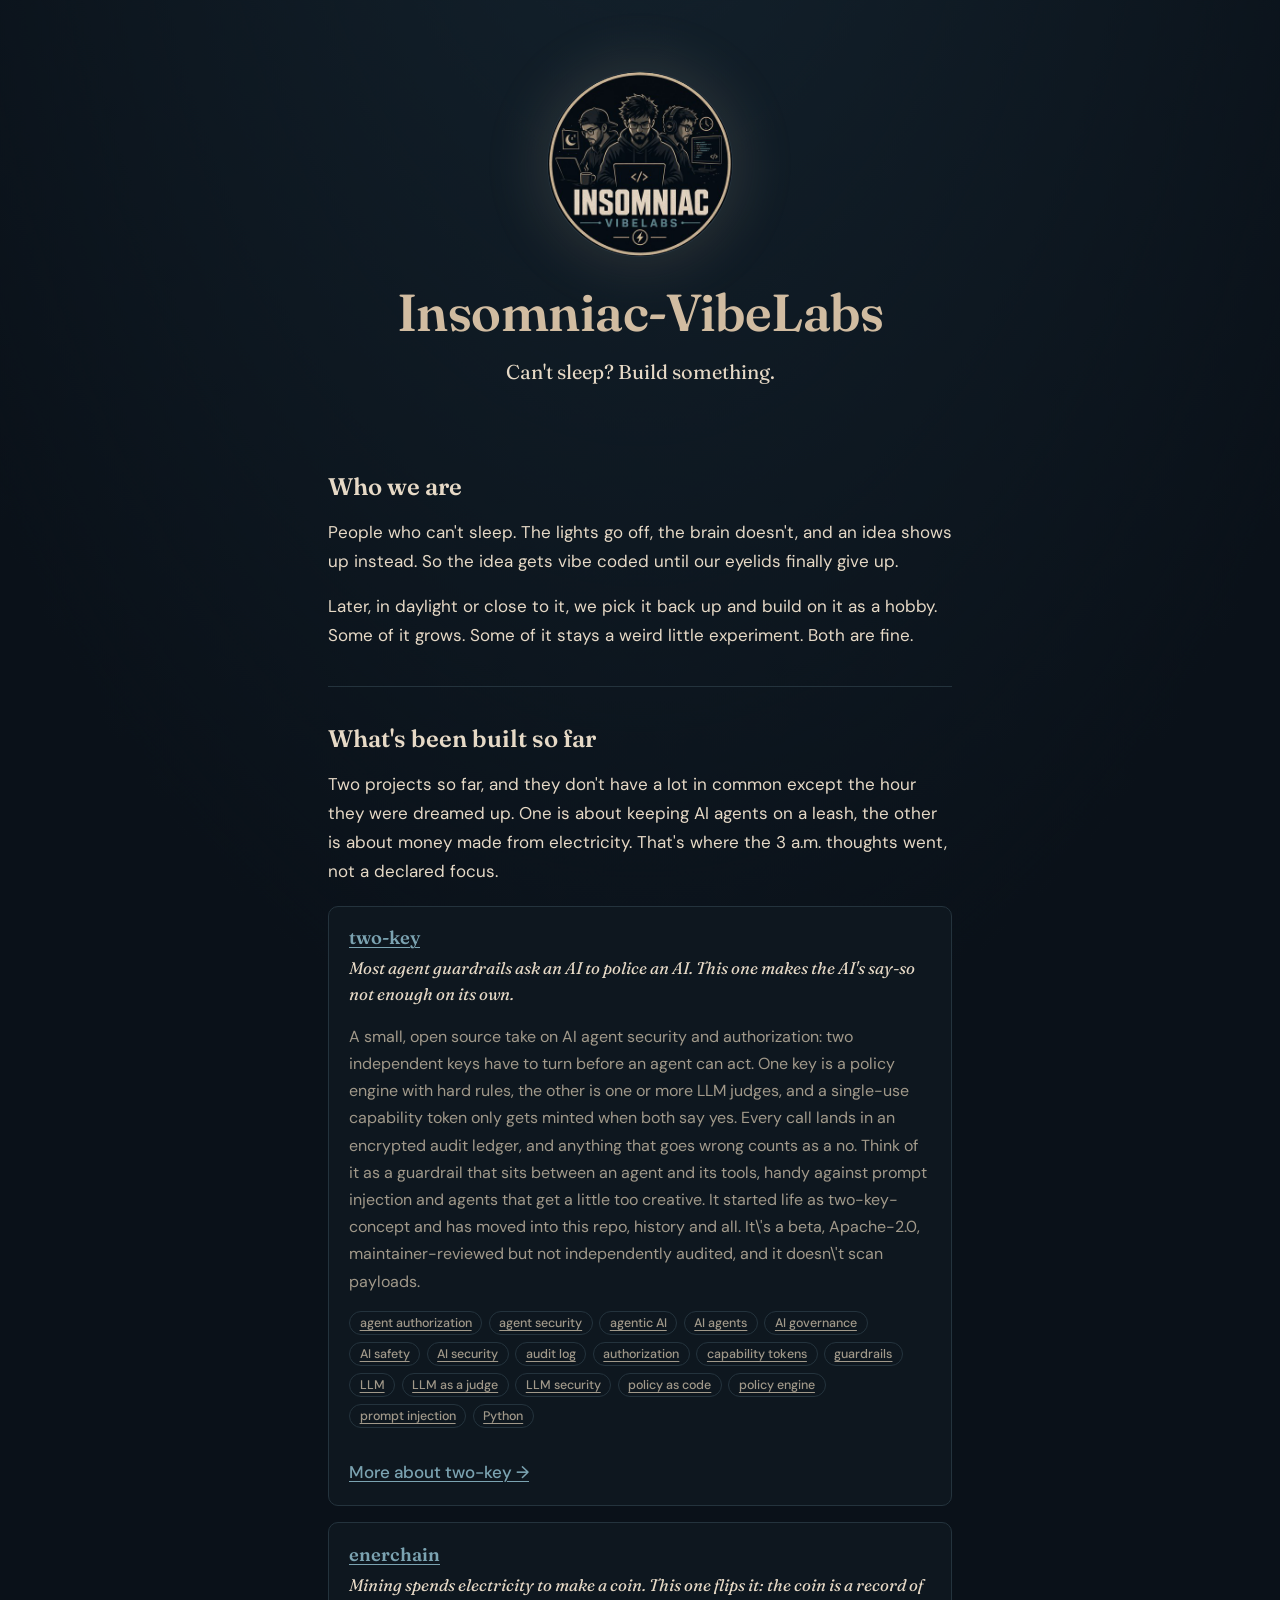
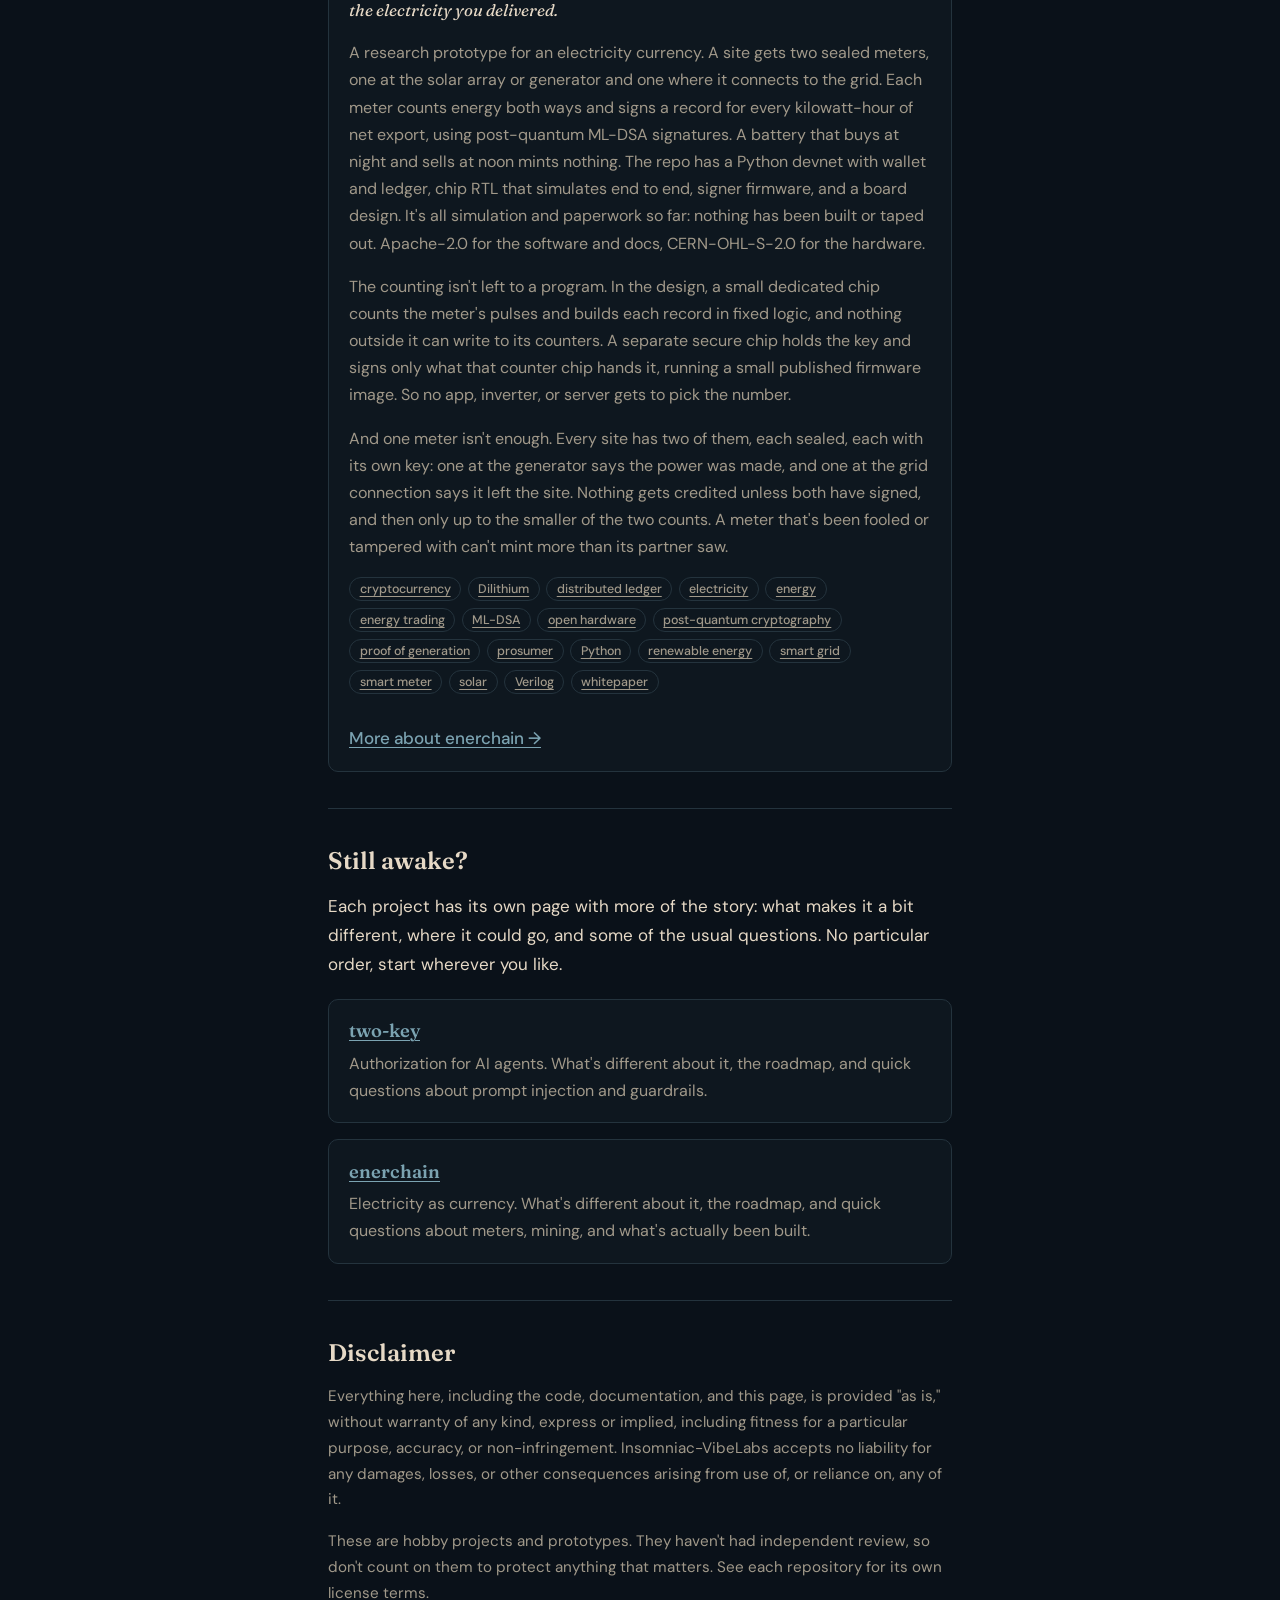
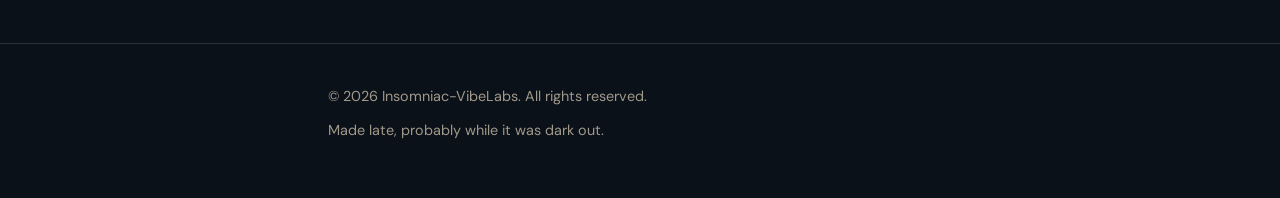
==== commit 420697e2: "Replace two-key-concept with the two-key repo; drop last-modified dates Co-Authored-By: Claude Sonne" ====
--- a/index.html
+++ b/index.html
@@ -5,7 +5,7 @@
 <meta name="viewport" content="width=device-width, initial-scale=1">
 <meta name="color-scheme" content="dark">
 <title>Insomniac-VibeLabs: hobby projects built after dark</title>
-<meta name="description" content="Insomniac-VibeLabs is a hobby lab for ideas vibe coded at night. Current projects: Two-Key, an open source AI agent security prototype, and Enerchain, an electricity-as-currency research prototype with a Python devnet, chip RTL and board design.">
+<meta name="description" content="Insomniac-VibeLabs is a hobby lab for ideas vibe coded at night. Current projects: Two-Key, an open source AI agent security beta, and Enerchain, an electricity-as-currency research prototype with a Python devnet, chip RTL and board design.">
 <link rel="canonical" href="https://insomniac-vibelabs.github.io/Insomniac-VibeLabs-Webpage/">
 <meta property="og:type" content="website">
 <meta property="og:url" content="https://insomniac-vibelabs.github.io/Insomniac-VibeLabs-Webpage/">
@@ -15,10 +15,10 @@
 <meta property="og:image:height" content="720">
 <meta property="og:image:alt" content="Line drawing of a laptop on a desk at night under a crescent moon, with a mug beside it and two idea bubbles above: a pair of keys and an electricity meter.">
 <meta property="og:title" content="Insomniac-VibeLabs: hobby projects built after dark">
-<meta property="og:description" content="Ideas vibe coded at night, built on as a hobby. Two-Key (AI agent security) and Enerchain (electricity as currency). Open source prototypes.">
+<meta property="og:description" content="Ideas vibe coded at night, built on as a hobby. Two-Key (AI agent security) and Enerchain (electricity as currency). Open source projects.">
 <meta name="twitter:card" content="summary_large_image">
 <meta name="twitter:title" content="Insomniac-VibeLabs: hobby projects built after dark">
-<meta name="twitter:description" content="Ideas vibe coded at night, built on as a hobby. Two-Key and Enerchain, open source prototypes.">
+<meta name="twitter:description" content="Ideas vibe coded at night, built on as a hobby. Two-Key and Enerchain, open source projects.">
 <meta name="twitter:image" content="https://insomniac-vibelabs.github.io/Insomniac-VibeLabs-Webpage/og-home.png">
 <meta name="twitter:image:alt" content="Line drawing of a laptop on a desk at night under a crescent moon, with a mug beside it and two idea bubbles above: a pair of keys and an electricity meter.">
 <meta name="robots" content="index, follow, max-image-preview:large">
@@ -43,19 +43,18 @@
       "@id": "https://insomniac-vibelabs.github.io/Insomniac-VibeLabs-Webpage/#site",
       "url": "https://insomniac-vibelabs.github.io/Insomniac-VibeLabs-Webpage/",
       "name": "Insomniac-VibeLabs",
-      "description": "Ideas vibe coded at night until sleep shows up, then built on as a hobby. Home of Two-Key (AI agent security) and Enerchain (electricity as currency), both prototypes.",
+      "description": "Ideas vibe coded at night until sleep shows up, then built on as a hobby. Home of Two-Key (AI agent security) and Enerchain (electricity as currency), one a beta, one a prototype.",
       "publisher": {
         "@id": "https://insomniac-vibelabs.github.io/Insomniac-VibeLabs-Webpage/#org"
       },
       "inLanguage": "en",
       "image": "https://insomniac-vibelabs.github.io/Insomniac-VibeLabs-Webpage/og-home.png",
-      "datePublished": "2026-10-05",
-      "dateModified": "2026-10-09"
+      "datePublished": "2026-10-05"
     }
   ]
 }
 </script>
-<link rel="icon" type="image/png" href="[data-uri]">
+<link rel="icon" type="image/png" href="apple-touch-icon.png">
 <link rel="preconnect" href="https://fonts.googleapis.com">
 <link rel="preconnect" href="https://fonts.gstatic.com" crossorigin>
 <link href="https://fonts.googleapis.com/css2?family=Fraunces:opsz,wght@9..144,400;9..144,600&family=DM+Sans:wght@400;500&display=swap" rel="stylesheet">
@@ -73,7 +72,6 @@
     </div>
     <h1 class="org">Insomniac-VibeLabs</h1>
     <p class="tagline">Can't sleep? Build something.</p>
-    <p class="fine updated">Last updated <time datetime="2026-10-09">October 9, 2026</time></p>
   </div>
 </header>
 
@@ -90,26 +88,30 @@
     <p>Two projects so far, and they don't have a lot in common except the hour they were dreamed up. One is about keeping AI agents on a leash, the other is about money made from electricity. That's where the 3 a.m. thoughts went, not a declared focus.</p>
     <ul class="repos">
       <li>
-        <a class="name" href="https://github.com/Insomniac-VibeLabs/two-key-concept" title="two-key-concept on GitHub: authorization for AI agents">two-key-concept</a>
+        <a class="name" href="https://github.com/Insomniac-VibeLabs/two-key" title="two-key on GitHub: authorization for AI agents">two-key</a>
         <p class="hook">Most agent guardrails ask an AI to police an AI. This one makes the AI's say-so not enough on its own.</p>
-        <p>A small, open source take on AI agent security and authorization: two independent keys have to turn before an agent can act. One key is a policy engine with hard rules, the other is one or more LLM judges, and a single-use capability token only gets minted when both say yes. Every call lands in an encrypted audit ledger. Think of it as a guardrail that sits between an agent and its tools, handy against prompt injection and agents that get a little too creative. It's a prototype, Apache-2.0, and it doesn't scan payloads.</p>
+        <p>A small, open source take on AI agent security and authorization: two independent keys have to turn before an agent can act. One key is a policy engine with hard rules, the other is one or more LLM judges, and a single-use capability token only gets minted when both say yes. Every call lands in an encrypted audit ledger, and anything that goes wrong counts as a no. Think of it as a guardrail that sits between an agent and its tools, handy against prompt injection and agents that get a little too creative. It started life as two-key-concept and has moved into this repo, history and all. It\'s a beta, Apache-2.0, maintainer-reviewed but not independently audited, and it doesn\'t scan payloads.</p>
         <p class="topics" aria-label="Topics">
+          <a href="https://github.com/topics/agent-authorization">agent authorization</a>
           <a href="https://github.com/topics/agent-security">agent security</a>
+          <a href="https://github.com/topics/agentic-ai">agentic AI</a>
           <a href="https://github.com/topics/ai-agents">AI agents</a>
-          <a href="https://github.com/topics/ai-safety">AI safety</a>
           <a href="https://github.com/topics/ai-governance">AI governance</a>
+          <a href="https://github.com/topics/ai-saftey">AI safety</a>
+          <a href="https://github.com/topics/ai-security">AI security</a>
+          <a href="https://github.com/topics/audit-log">audit log</a>
+          <a href="https://github.com/topics/authorization">authorization</a>
+          <a href="https://github.com/topics/capability-tokens">capability tokens</a>
           <a href="https://github.com/topics/guardrails">guardrails</a>
+          <a href="https://github.com/topics/llm">LLM</a>
+          <a href="https://github.com/topics/llm-as-judge">LLM as a judge</a>
+          <a href="https://github.com/topics/llm-security">LLM security</a>
+          <a href="https://github.com/topics/policy-as-code">policy as code</a>
+          <a href="https://github.com/topics/policy-engine">policy engine</a>
           <a href="https://github.com/topics/prompt-injection">prompt injection</a>
-          <a href="https://github.com/topics/llm-security">LLM security</a>
-          <a href="https://github.com/topics/authorization">authorization</a>
-          <a href="https://github.com/topics/policy-engine">policy engine</a>
-          <a href="https://github.com/topics/capability-tokens">capability tokens</a>
-          <a href="https://github.com/topics/agent-authorization">agent authorization</a>
-          <a href="https://github.com/topics/llm-as-a-judge">LLM as a judge</a>
-          <a href="https://github.com/topics/audit-log">audit log</a>
-          <a href="https://github.com/topics/policy-as-code">policy as code</a>
+          <a href="https://github.com/topics/python">Python</a>
         </p>
-        <a class="more" href="two-key.html">More about two-key-concept &rarr;</a>
+        <a class="more" href="two-key.html">More about two-key &rarr;</a>
       </li>
       <li>
         <a class="name" href="https://github.com/Insomniac-VibeLabs/enerchain" title="Enerchain on GitHub: electricity as currency">enerchain</a>
@@ -147,7 +149,7 @@
     <p>Each project has its own page with more of the story: what makes it a bit different, where it could go, and some of the usual questions. No particular order, start wherever you like.</p>
     <ul class="pages">
       <li>
-        <a href="two-key.html">two-key-concept</a>
+        <a href="two-key.html">two-key</a>
         <p>Authorization for AI agents. What's different about it, the roadmap, and quick questions about prompt injection and guardrails.</p>
       </li>
       <li>
--- a/style.css
+++ b/style.css
@@ -133,4 +133,3 @@
   .shot { margin: 1.25rem 0; }
   .shot img { display: block; width: 100%; height: auto; border: 1px solid var(--line); border-radius: 10px; }
   .shot figcaption { margin-top: .6rem; color: var(--muted); font-size: .9rem; }
-  .updated { margin-top: .9rem; }
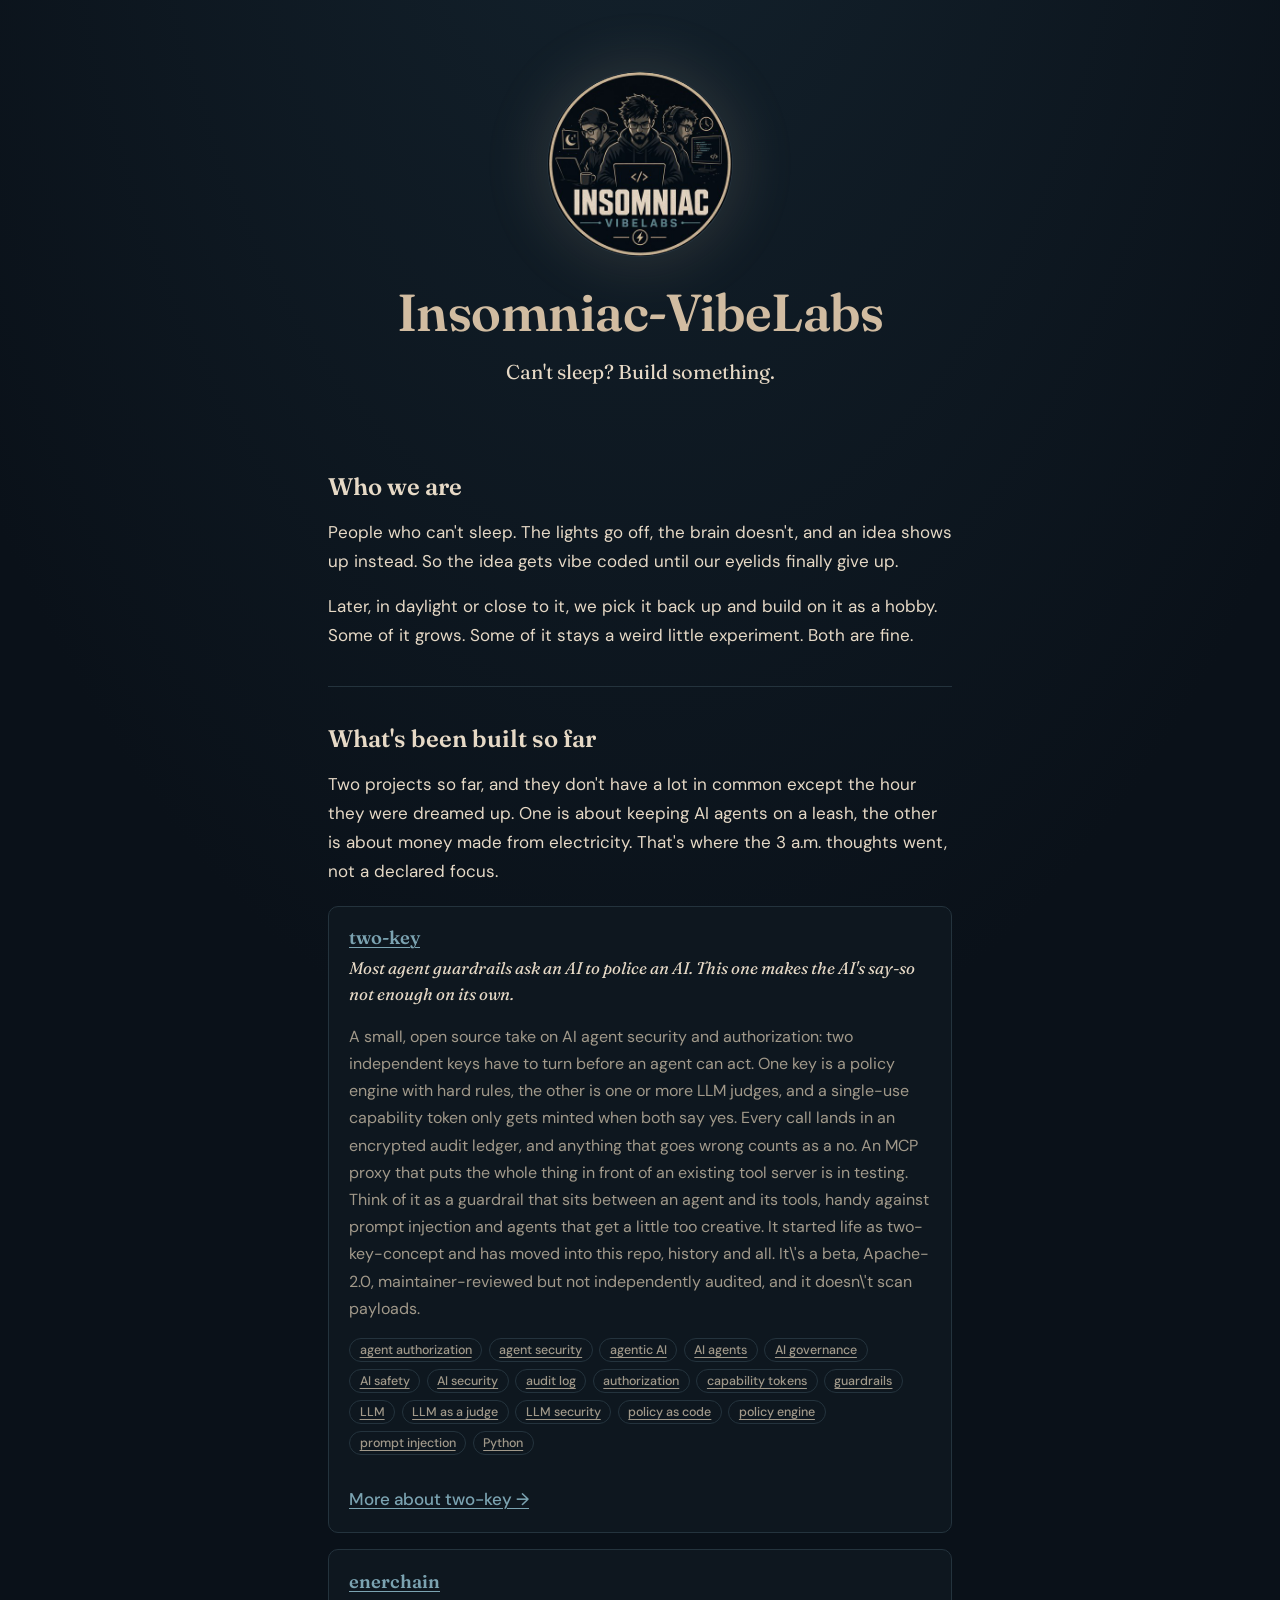
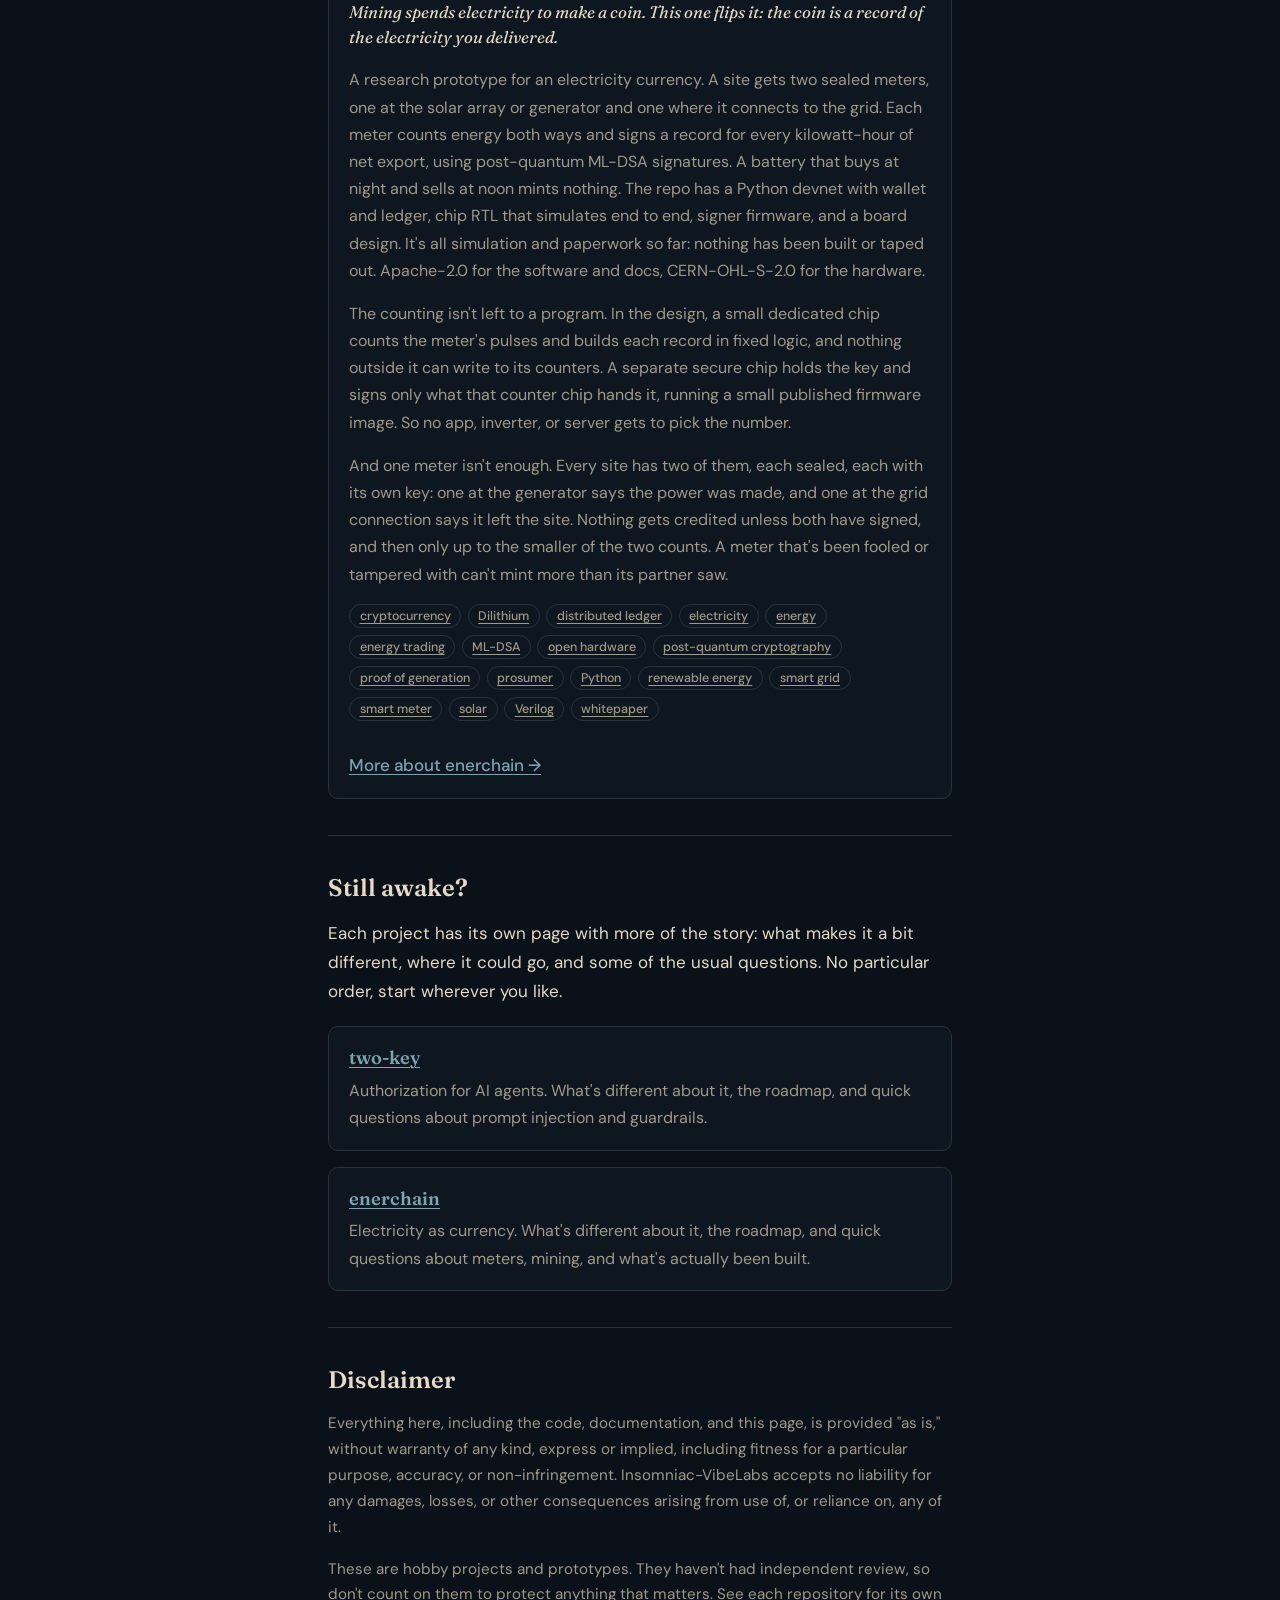
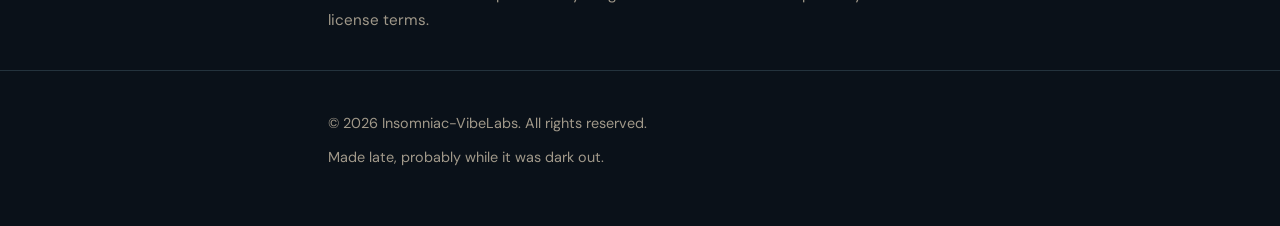
==== commit f7dd63f1: "Two-Key page: line up with the mcp-proxy docs (MCP proxy, facts, judge refusal, install) Co-Authored" ====
--- a/index.html
+++ b/index.html
@@ -90,7 +90,7 @@
       <li>
         <a class="name" href="https://github.com/Insomniac-VibeLabs/two-key" title="two-key on GitHub: authorization for AI agents">two-key</a>
         <p class="hook">Most agent guardrails ask an AI to police an AI. This one makes the AI's say-so not enough on its own.</p>
-        <p>A small, open source take on AI agent security and authorization: two independent keys have to turn before an agent can act. One key is a policy engine with hard rules, the other is one or more LLM judges, and a single-use capability token only gets minted when both say yes. Every call lands in an encrypted audit ledger, and anything that goes wrong counts as a no. Think of it as a guardrail that sits between an agent and its tools, handy against prompt injection and agents that get a little too creative. It started life as two-key-concept and has moved into this repo, history and all. It\'s a beta, Apache-2.0, maintainer-reviewed but not independently audited, and it doesn\'t scan payloads.</p>
+        <p>A small, open source take on AI agent security and authorization: two independent keys have to turn before an agent can act. One key is a policy engine with hard rules, the other is one or more LLM judges, and a single-use capability token only gets minted when both say yes. Every call lands in an encrypted audit ledger, and anything that goes wrong counts as a no. An MCP proxy that puts the whole thing in front of an existing tool server is in testing. Think of it as a guardrail that sits between an agent and its tools, handy against prompt injection and agents that get a little too creative. It started life as two-key-concept and has moved into this repo, history and all. It\'s a beta, Apache-2.0, maintainer-reviewed but not independently audited, and it doesn\'t scan payloads.</p>
         <p class="topics" aria-label="Topics">
           <a href="https://github.com/topics/agent-authorization">agent authorization</a>
           <a href="https://github.com/topics/agent-security">agent security</a>
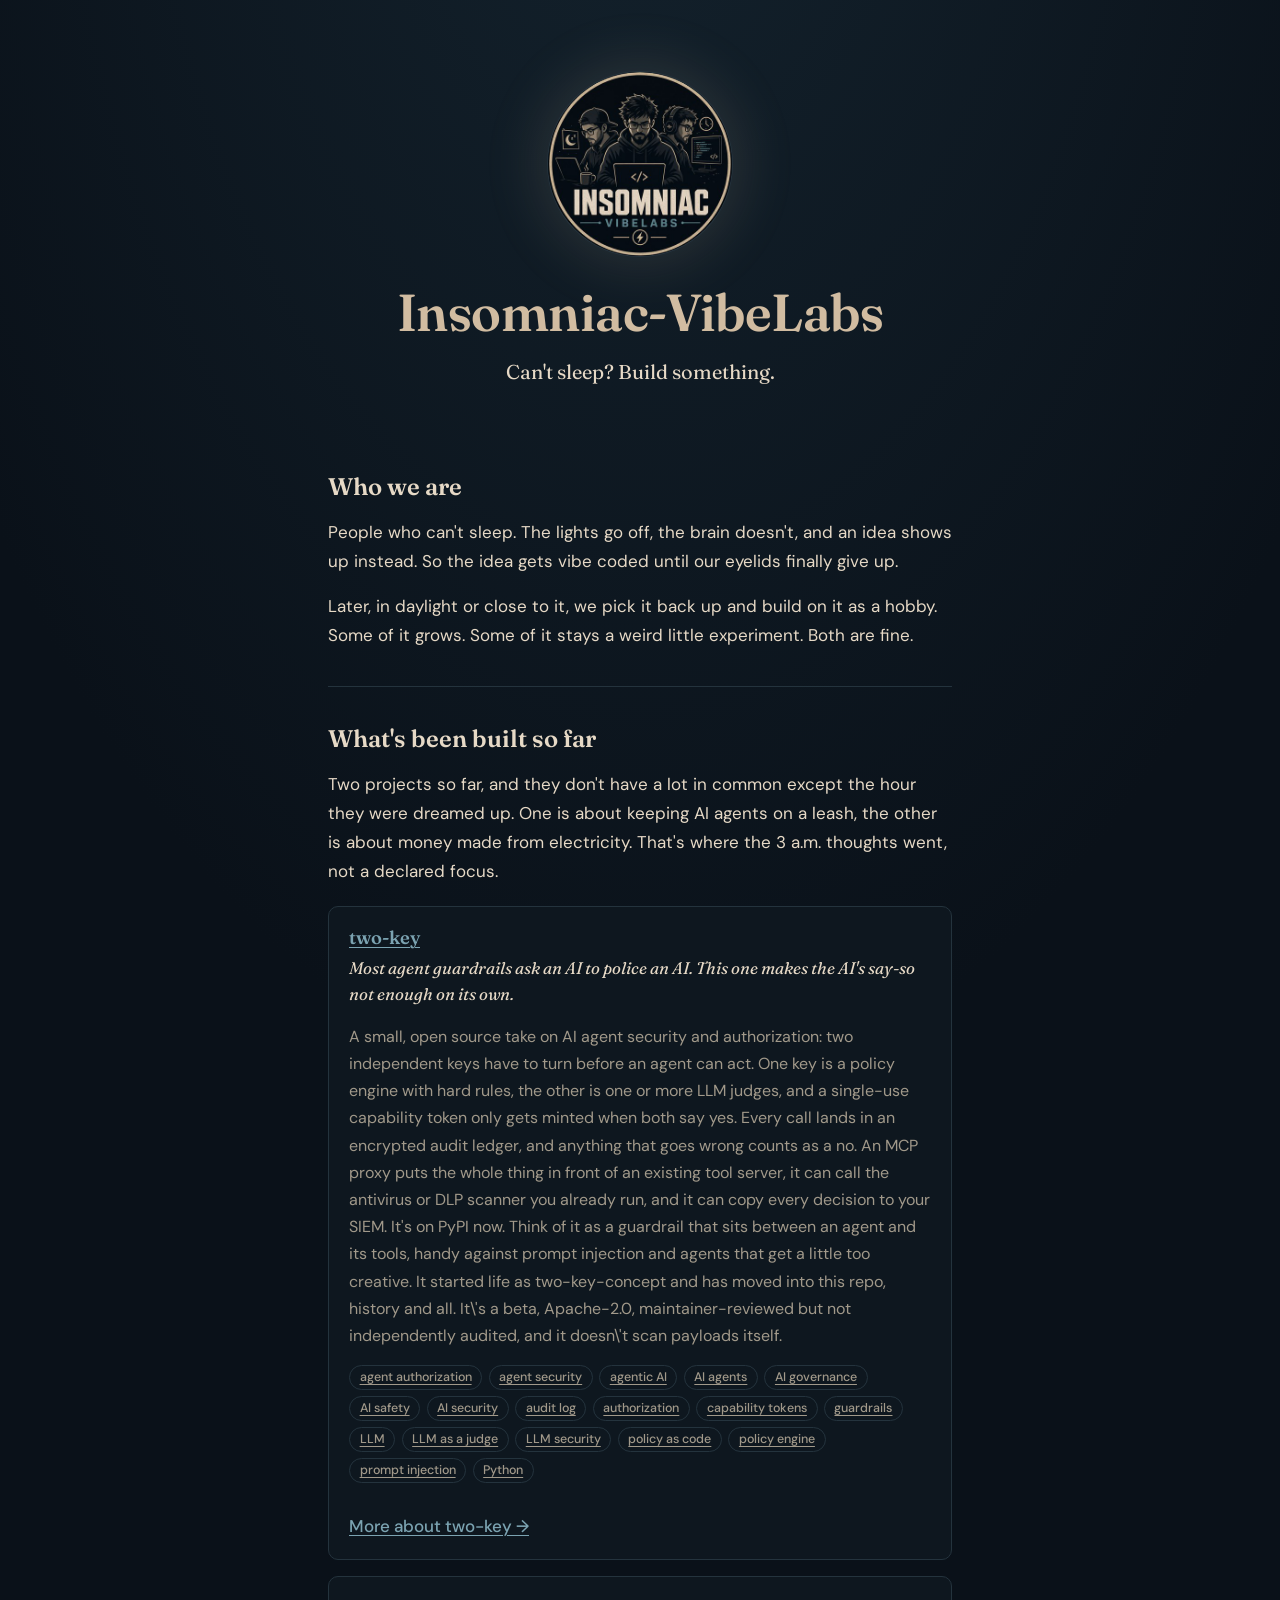
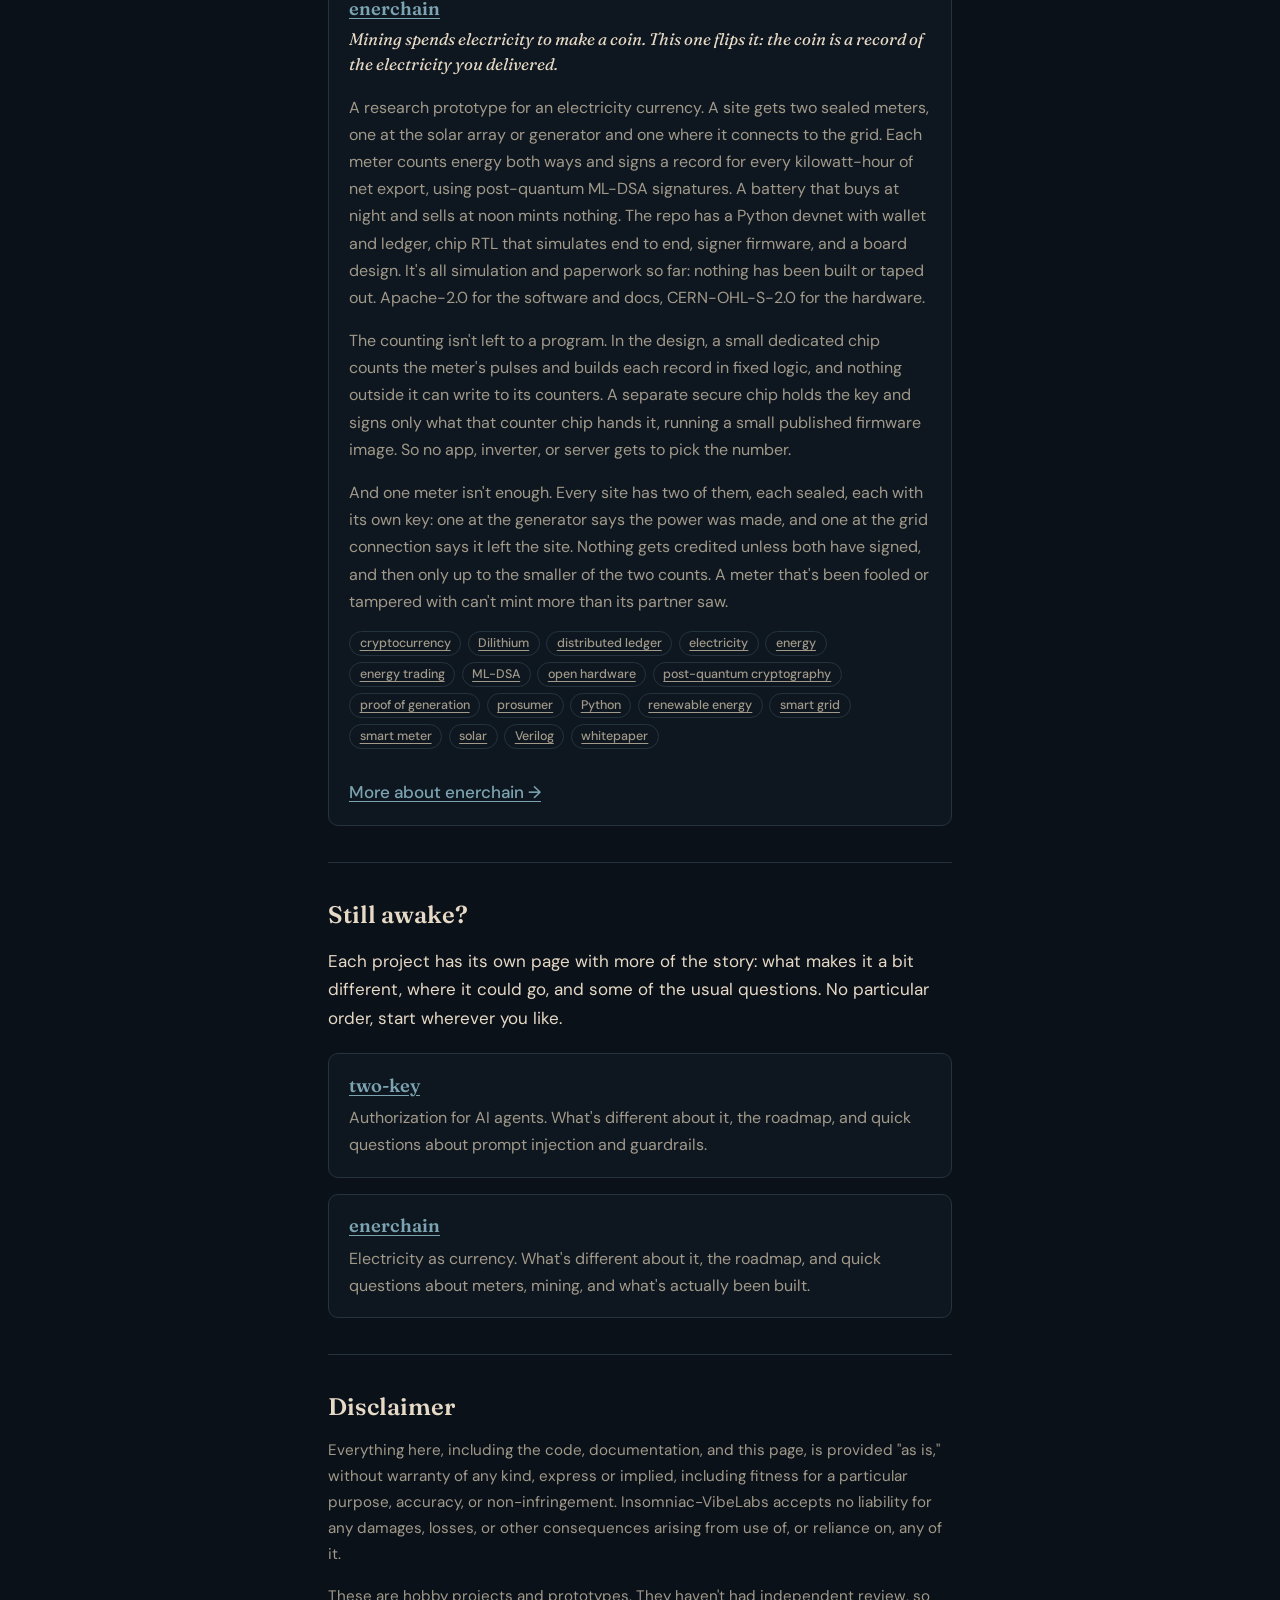
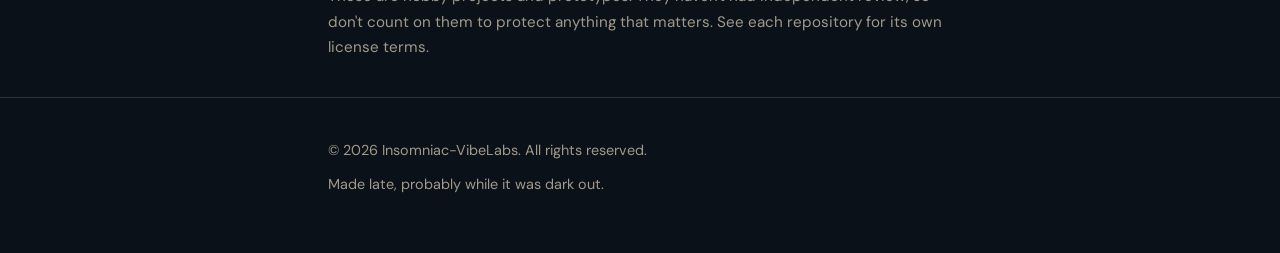
==== commit 2f190c07: "Bring the two-key pages up to date with the working branch (0.7.0 on PyPI, roadmap, MCP proxy shippe" ====
--- a/index.html
+++ b/index.html
@@ -90,7 +90,7 @@
       <li>
         <a class="name" href="https://github.com/Insomniac-VibeLabs/two-key" title="two-key on GitHub: authorization for AI agents">two-key</a>
         <p class="hook">Most agent guardrails ask an AI to police an AI. This one makes the AI's say-so not enough on its own.</p>
-        <p>A small, open source take on AI agent security and authorization: two independent keys have to turn before an agent can act. One key is a policy engine with hard rules, the other is one or more LLM judges, and a single-use capability token only gets minted when both say yes. Every call lands in an encrypted audit ledger, and anything that goes wrong counts as a no. An MCP proxy that puts the whole thing in front of an existing tool server is in testing. Think of it as a guardrail that sits between an agent and its tools, handy against prompt injection and agents that get a little too creative. It started life as two-key-concept and has moved into this repo, history and all. It\'s a beta, Apache-2.0, maintainer-reviewed but not independently audited, and it doesn\'t scan payloads.</p>
+        <p>A small, open source take on AI agent security and authorization: two independent keys have to turn before an agent can act. One key is a policy engine with hard rules, the other is one or more LLM judges, and a single-use capability token only gets minted when both say yes. Every call lands in an encrypted audit ledger, and anything that goes wrong counts as a no. An MCP proxy puts the whole thing in front of an existing tool server, it can call the antivirus or DLP scanner you already run, and it can copy every decision to your SIEM. It's on PyPI now. Think of it as a guardrail that sits between an agent and its tools, handy against prompt injection and agents that get a little too creative. It started life as two-key-concept and has moved into this repo, history and all. It\'s a beta, Apache-2.0, maintainer-reviewed but not independently audited, and it doesn\'t scan payloads itself.</p>
         <p class="topics" aria-label="Topics">
           <a href="https://github.com/topics/agent-authorization">agent authorization</a>
           <a href="https://github.com/topics/agent-security">agent security</a>
--- a/style.css
+++ b/style.css
@@ -109,6 +109,7 @@
     width: .7rem; height: .7rem; border-radius: 50%;
     border: 1px solid var(--moon); background: var(--panel);
   }
+  .path li.done::after { background: var(--moon); opacity: .55; }
   .path li.now::after {
     background: var(--moon);
     box-shadow: 0 0 14px 2px rgba(209, 188, 161, .35);
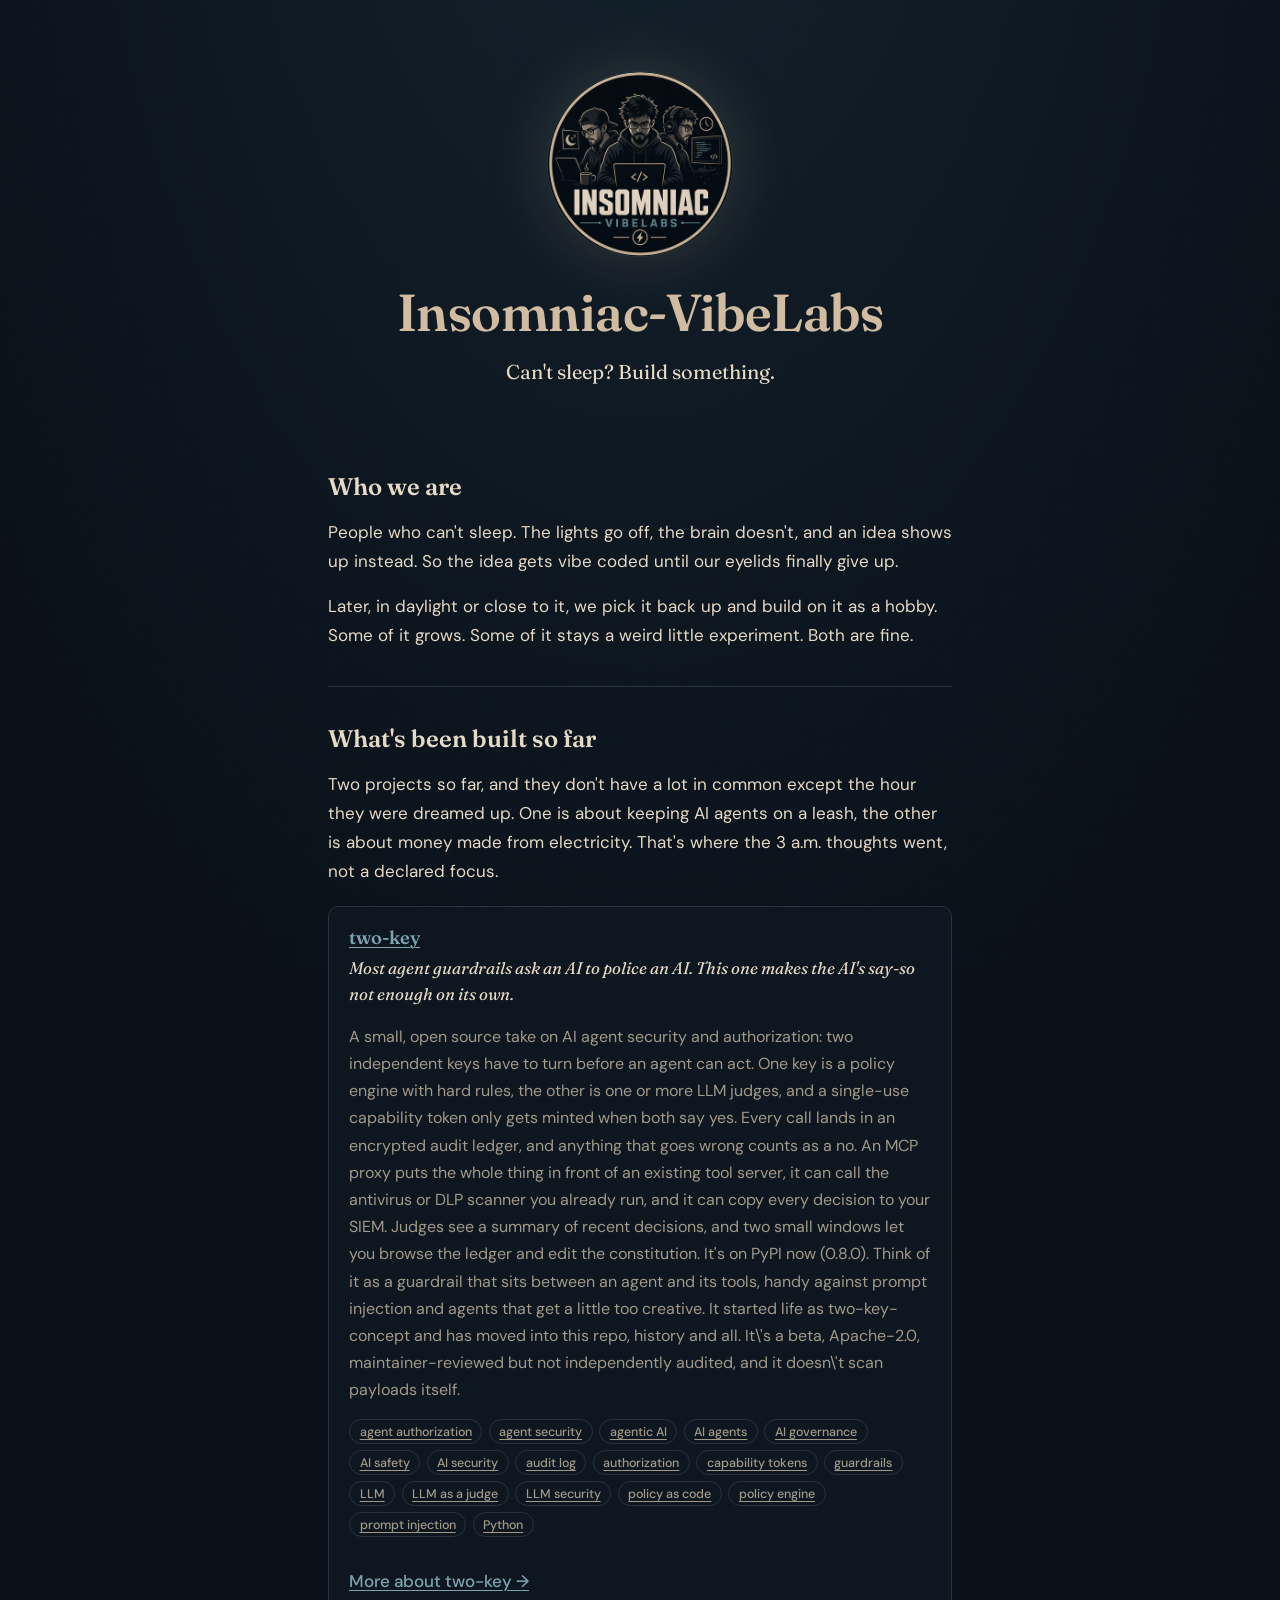
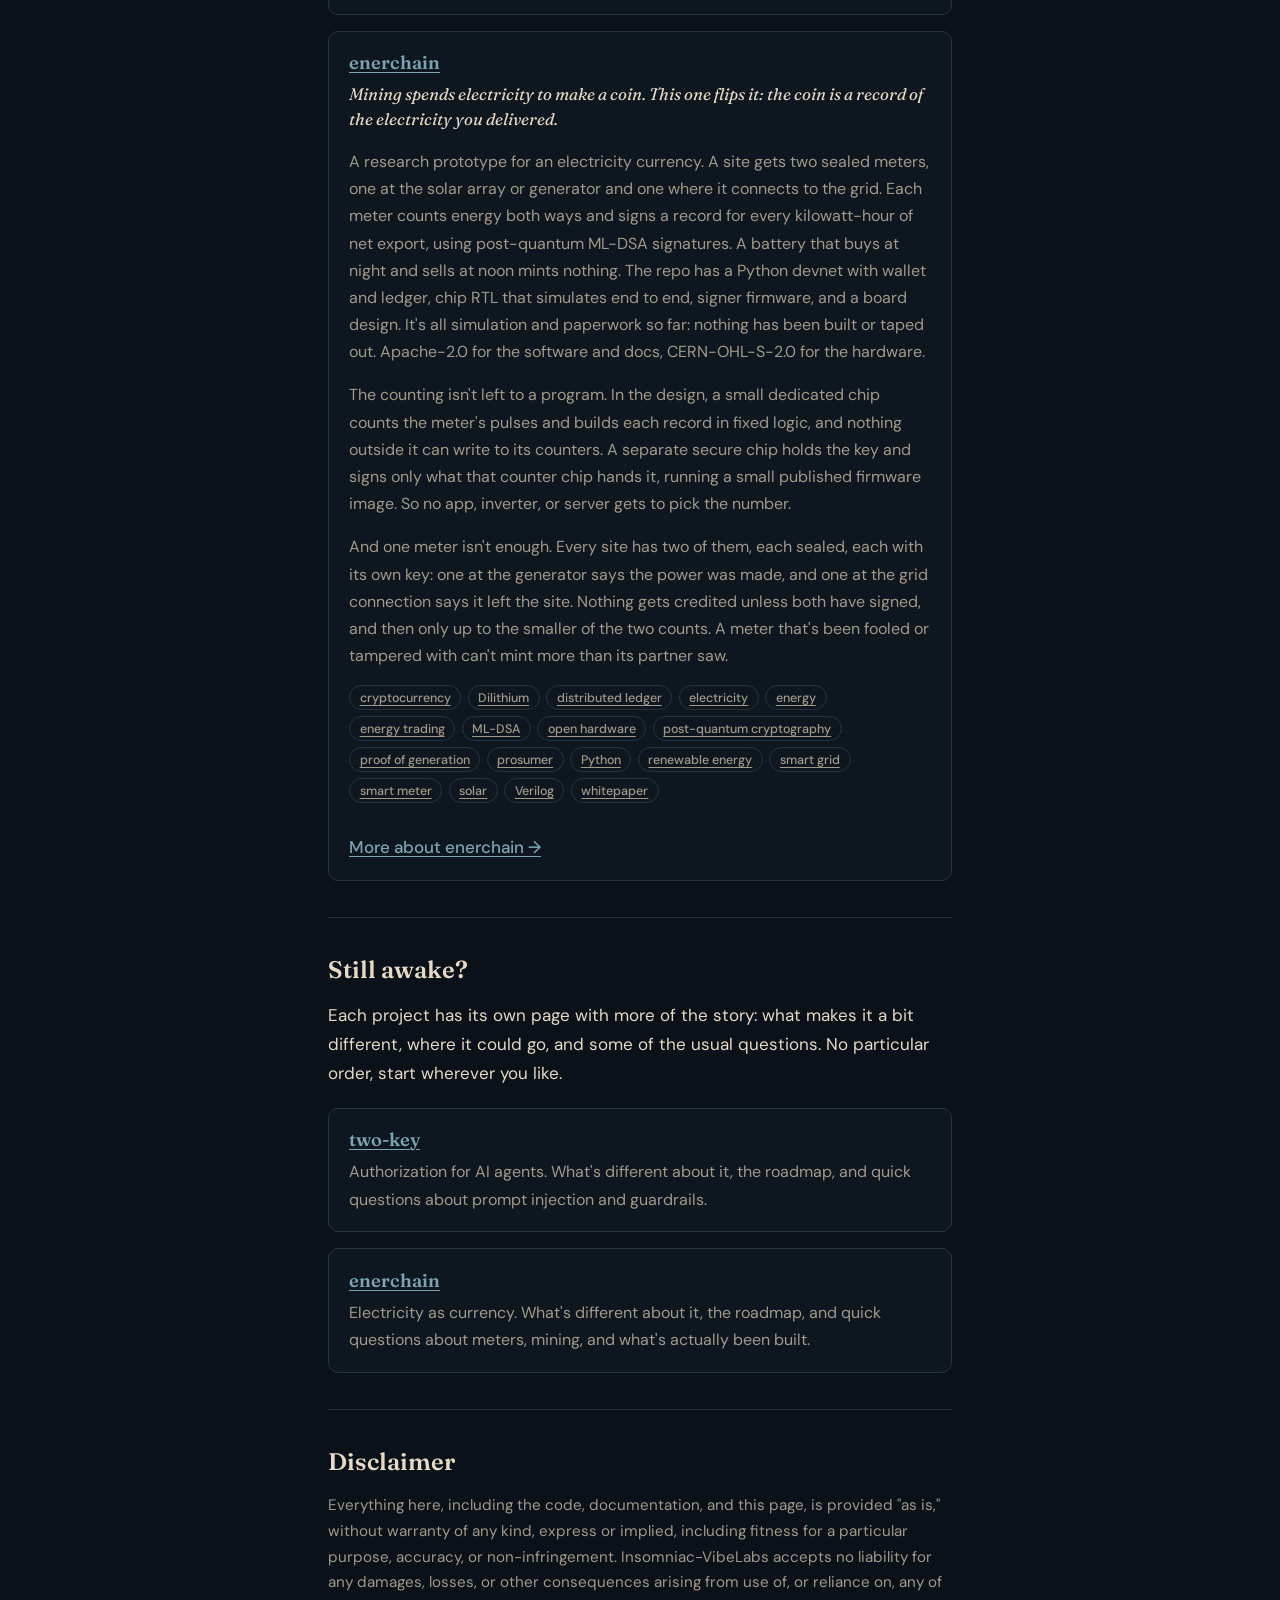
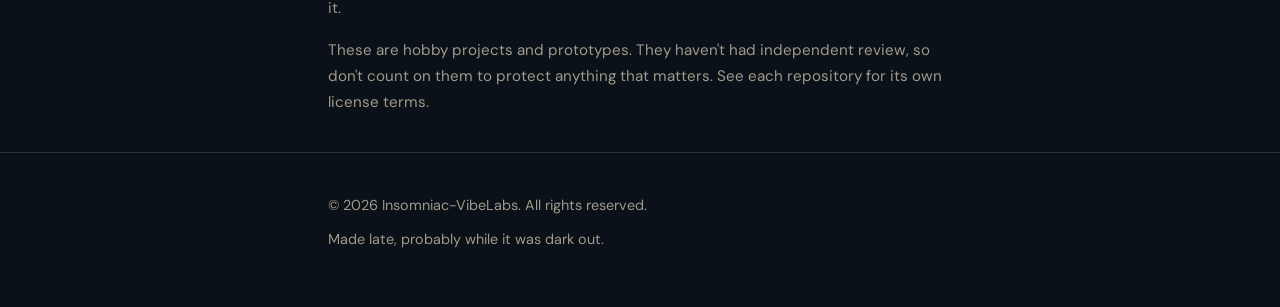
==== commit 08bae4f5: "Update site for Two-Key 0.8.0 Co-Authored-By: Claude Sonnet 5.5 <noreply@anthropic.com> Claude-Sessi" ====
--- a/index.html
+++ b/index.html
@@ -90,7 +90,7 @@
       <li>
         <a class="name" href="https://github.com/Insomniac-VibeLabs/two-key" title="two-key on GitHub: authorization for AI agents">two-key</a>
         <p class="hook">Most agent guardrails ask an AI to police an AI. This one makes the AI's say-so not enough on its own.</p>
-        <p>A small, open source take on AI agent security and authorization: two independent keys have to turn before an agent can act. One key is a policy engine with hard rules, the other is one or more LLM judges, and a single-use capability token only gets minted when both say yes. Every call lands in an encrypted audit ledger, and anything that goes wrong counts as a no. An MCP proxy puts the whole thing in front of an existing tool server, it can call the antivirus or DLP scanner you already run, and it can copy every decision to your SIEM. It's on PyPI now. Think of it as a guardrail that sits between an agent and its tools, handy against prompt injection and agents that get a little too creative. It started life as two-key-concept and has moved into this repo, history and all. It\'s a beta, Apache-2.0, maintainer-reviewed but not independently audited, and it doesn\'t scan payloads itself.</p>
+        <p>A small, open source take on AI agent security and authorization: two independent keys have to turn before an agent can act. One key is a policy engine with hard rules, the other is one or more LLM judges, and a single-use capability token only gets minted when both say yes. Every call lands in an encrypted audit ledger, and anything that goes wrong counts as a no. An MCP proxy puts the whole thing in front of an existing tool server, it can call the antivirus or DLP scanner you already run, and it can copy every decision to your SIEM. Judges see a summary of recent decisions, and two small windows let you browse the ledger and edit the constitution. It's on PyPI now (0.8.0). Think of it as a guardrail that sits between an agent and its tools, handy against prompt injection and agents that get a little too creative. It started life as two-key-concept and has moved into this repo, history and all. It\'s a beta, Apache-2.0, maintainer-reviewed but not independently audited, and it doesn\'t scan payloads itself.</p>
         <p class="topics" aria-label="Topics">
           <a href="https://github.com/topics/agent-authorization">agent authorization</a>
           <a href="https://github.com/topics/agent-security">agent security</a>
